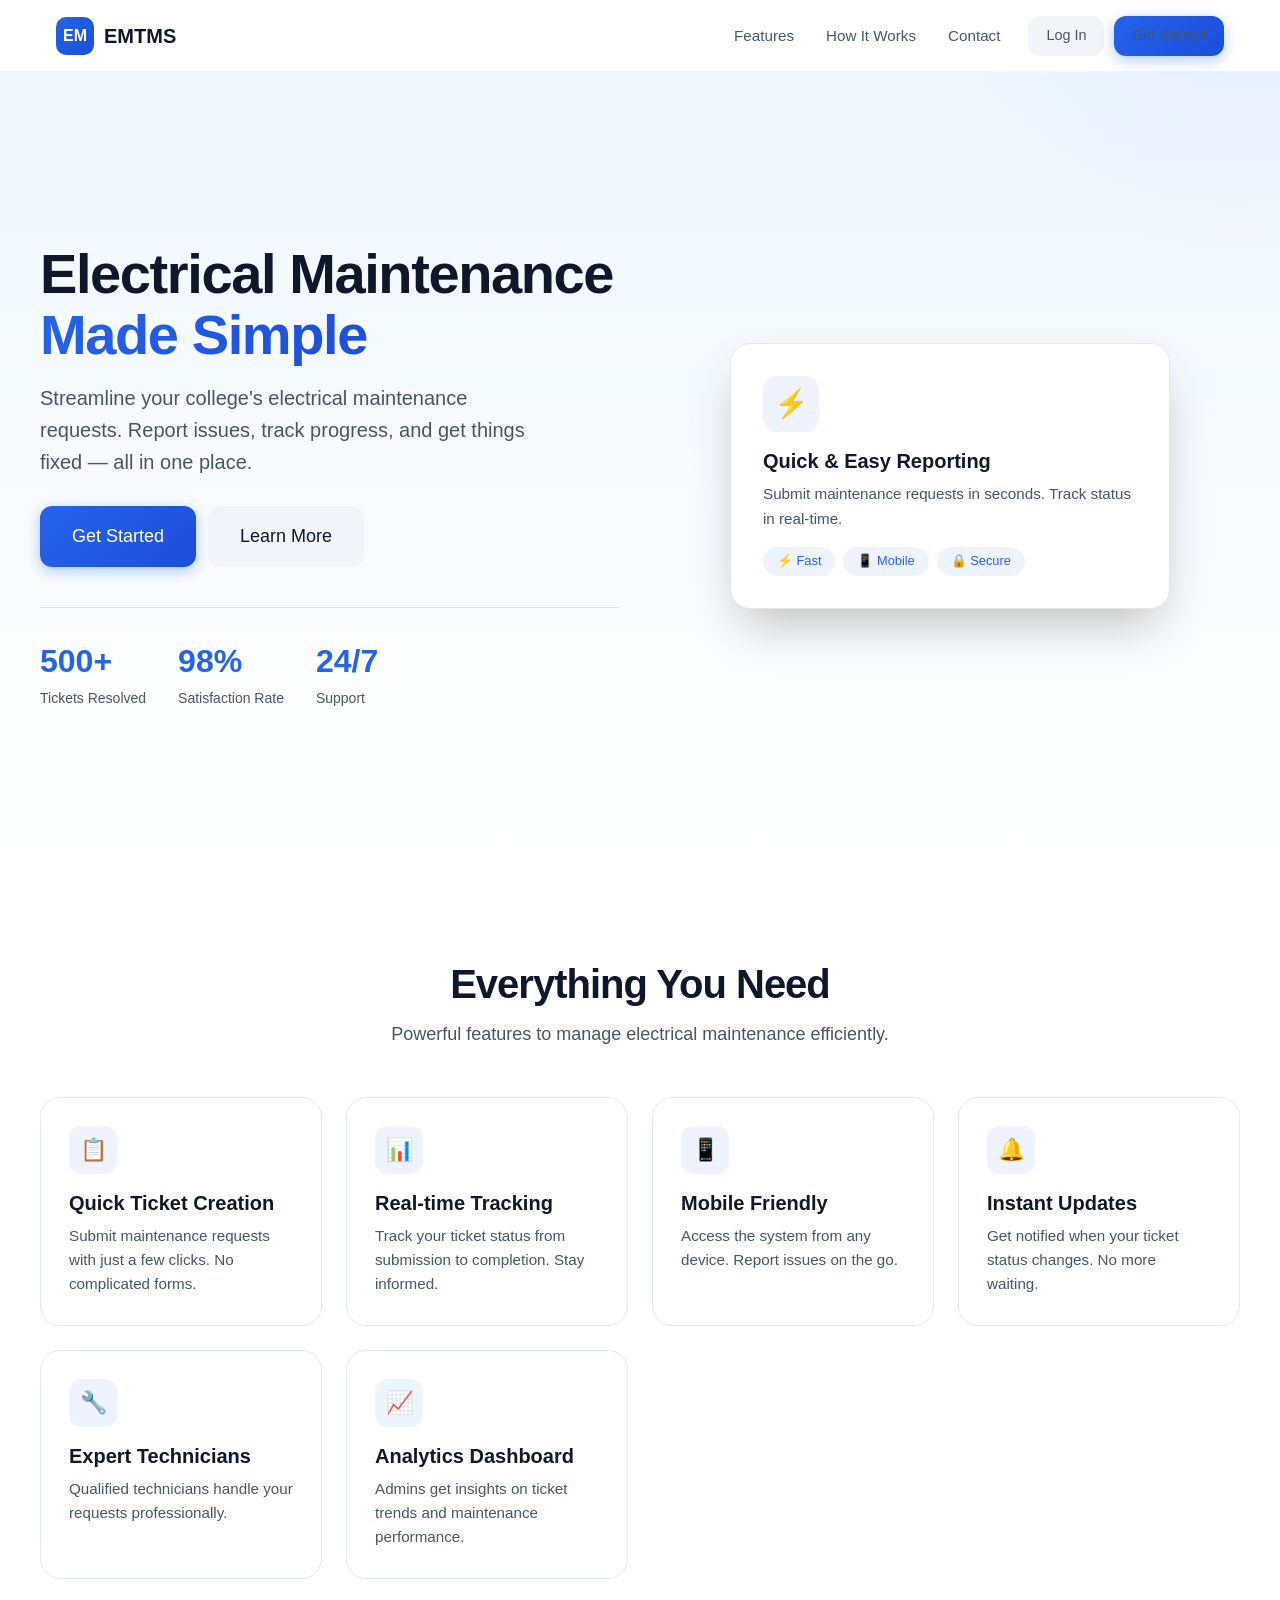
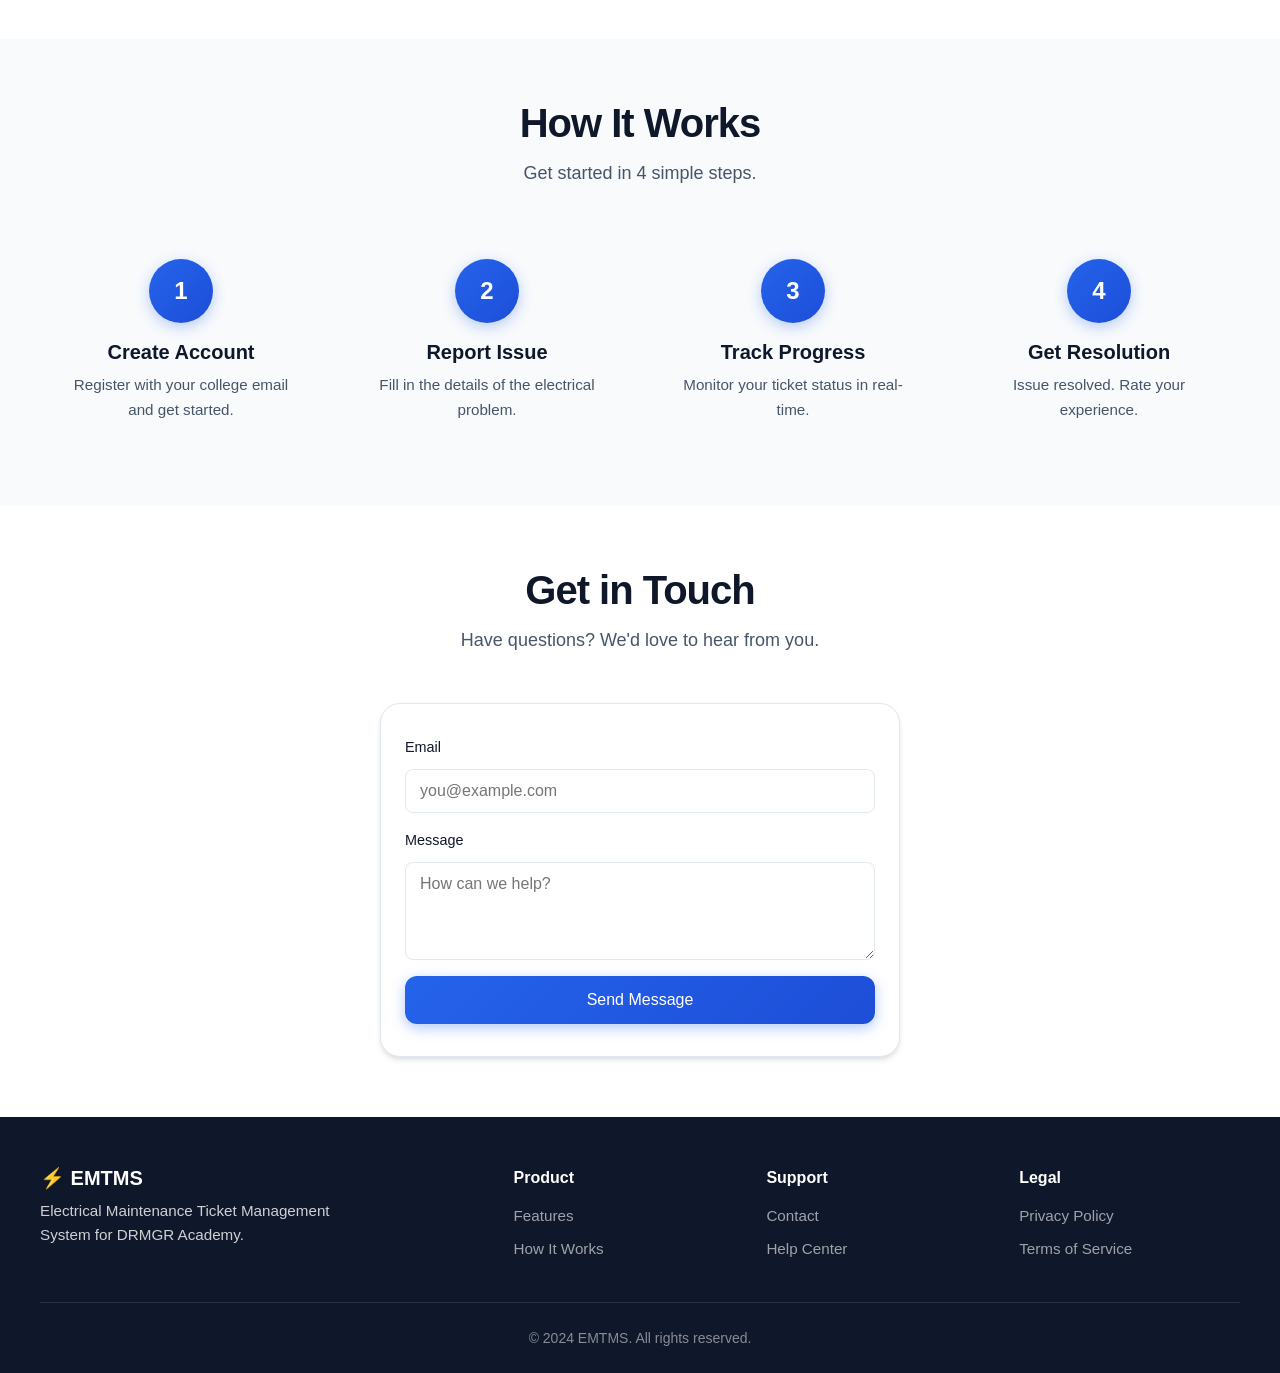
==== frontend/index.html @ f8bedb8c "Initial EMTMS deployment" ====
<!DOCTYPE html>
<html lang="en">
<head>
    <meta charset="UTF-8" />
    <meta name="viewport" content="width=device-width, initial-scale=1.0, maximum-scale=1.0, user-scalable=yes" />
    <title>EMTMS - Electrical Maintenance System</title>
    <!-- PWA Meta Tags -->
    <link rel="manifest" href="manifest.json" />
    <meta name="theme-color" content="#2563eb" />
    <meta name="apple-mobile-web-app-capable" content="yes" />
    <meta name="apple-mobile-web-app-status-bar-style" content="black-translucent" />
    <link rel="apple-touch-icon" href="icons/icon-192x192.png" />
    <style>
        /* ===== CSS Reset & Base ===== */
        *,
        *::before,
        *::after {
            margin: 0;
            padding: 0;
            box-sizing: border-box;
        }

        :root {
            --primary: #2563eb;
            --primary-light: #3b82f6;
            --primary-dark: #1d4ed8;
            --primary-gradient: linear-gradient(135deg, #2563eb 0%, #1d4ed8 100%);
            --primary-glass: rgba(37, 99, 235, 0.08);
            --text-primary: #0f172a;
            --text-secondary: #475569;
            --text-light: #94a3b8;
            --bg-white: #ffffff;
            --bg-light: #f8fafc;
            --bg-gray: #f1f5f9;
            --border-color: #e2e8f0;
            --shadow-sm: 0 1px 2px rgba(0, 0, 0, 0.05);
            --shadow-md: 0 4px 6px -1px rgba(0, 0, 0, 0.1), 0 2px 4px -1px rgba(0, 0, 0, 0.06);
            --shadow-lg: 0 10px 15px -3px rgba(0, 0, 0, 0.1), 0 4px 6px -2px rgba(0, 0, 0, 0.05);
            --shadow-xl: 0 20px 25px -5px rgba(0, 0, 0, 0.1), 0 10px 10px -5px rgba(0, 0, 0, 0.04);
            --shadow-2xl: 0 25px 50px -12px rgba(0, 0, 0, 0.25);
            --radius: 12px;
            --radius-lg: 20px;
            --transition: all 0.3s cubic-bezier(0.4, 0, 0.2, 1);
            --font-family: -apple-system, BlinkMacSystemFont, 'Segoe UI', Roboto, 'Helvetica Neue', Arial, sans-serif;
            --max-width: 1200px;
            --nav-height: 72px;
        }

        html {
            scroll-behavior: smooth;
        }

        body {
            font-family: var(--font-family);
            color: var(--text-primary);
            background: var(--bg-white);
            line-height: 1.6;
            -webkit-font-smoothing: antialiased;
            -moz-osx-font-smoothing: grayscale;
            padding-top: var(--nav-height);
        }

        /* ===== Typography ===== */
        h1 {
            font-size: clamp(2rem, 8vw, 3.5rem);
            font-weight: 700;
            line-height: 1.1;
            letter-spacing: -0.025em;
        }
        h2 {
            font-size: clamp(1.75rem, 5vw, 2.5rem);
            font-weight: 600;
            line-height: 1.2;
            letter-spacing: -0.025em;
        }
        h3 {
            font-size: 1.25rem;
            font-weight: 600;
            line-height: 1.3;
        }
        .text-gradient {
            background: var(--primary-gradient);
            -webkit-background-clip: text;
            -webkit-text-fill-color: transparent;
            background-clip: text;
        }

        /* ===== Buttons ===== */
        .btn {
            display: inline-flex;
            align-items: center;
            justify-content: center;
            padding: 12px 24px;
            border: none;
            border-radius: var(--radius);
            font-size: 1rem;
            font-weight: 500;
            font-family: var(--font-family);
            cursor: pointer;
            transition: var(--transition);
            text-decoration: none;
            gap: 8px;
            min-height: 48px;
            min-width: 44px;
            touch-action: manipulation;
            user-select: none;
        }

        .btn-primary {
            background: var(--primary-gradient);
            color: white;
            box-shadow: 0 4px 14px rgba(37, 99, 235, 0.35);
        }
        .btn-primary:hover {
            transform: translateY(-2px);
            box-shadow: 0 8px 25px rgba(37, 99, 235, 0.45);
        }
        .btn-primary:active {
            transform: scale(0.97);
        }

        .btn-secondary {
            background: var(--bg-gray);
            color: var(--text-primary);
        }
        .btn-secondary:hover {
            background: #e2e8f0;
            transform: translateY(-2px);
        }

        .btn-outline {
            background: transparent;
            color: var(--primary);
            border: 2px solid var(--primary);
        }
        .btn-outline:hover {
            background: var(--primary);
            color: white;
            transform: translateY(-2px);
        }

        .btn-large {
            padding: 16px 32px;
            font-size: 1.125rem;
        }

        .btn-block {
            width: 100%;
            justify-content: center;
        }

        /* ===== Glassmorphism ===== */
        .glass {
            background: rgba(255, 255, 255, 0.7);
            backdrop-filter: blur(20px);
            -webkit-backdrop-filter: blur(20px);
            border: 1px solid rgba(255, 255, 255, 0.3);
        }

        .glass-dark {
            background: rgba(15, 23, 42, 0.7);
            backdrop-filter: blur(20px);
            -webkit-backdrop-filter: blur(20px);
            border: 1px solid rgba(255, 255, 255, 0.1);
        }

        /* ===== Navbar ===== */
        .navbar {
            position: fixed;
            top: 0;
            left: 0;
            right: 0;
            z-index: 1000;
            height: var(--nav-height);
            display: flex;
            align-items: center;
            transition: var(--transition);
            background: rgba(255, 255, 255, 0.85);
            backdrop-filter: blur(12px);
            -webkit-backdrop-filter: blur(12px);
            border-bottom: 1px solid rgba(226, 232, 240, 0.5);
        }

        .navbar.scrolled {
            box-shadow: var(--shadow-sm);
        }

        .navbar-container {
            max-width: var(--max-width);
            margin: 0 auto;
            padding: 0 16px;
            width: 100%;
            display: flex;
            justify-content: space-between;
            align-items: center;
            gap: 12px;
        }

        .logo {
            display: flex;
            align-items: center;
            gap: 10px;
            font-size: 1.25rem;
            font-weight: 700;
            color: var(--text-primary);
            text-decoration: none;
            flex-shrink: 0;
        }

        .logo-img {
            height: 38px;
            width: auto;
            border-radius: 8px;
            object-fit: contain;
            background: white;
            padding: 2px;
        }

        .logo-icon-fallback {
            width: 38px;
            height: 38px;
            background: var(--primary-gradient);
            border-radius: 10px;
            display: flex;
            align-items: center;
            justify-content: center;
            color: white;
            font-weight: 700;
            font-size: 1rem;
            flex-shrink: 0;
        }

        .nav-links {
            display: flex;
            align-items: center;
            gap: 24px;
            list-style: none;
            margin: 0;
            padding: 0;
        }

        .nav-links a {
            color: var(--text-secondary);
            text-decoration: none;
            font-weight: 500;
            transition: var(--transition);
            font-size: 0.95rem;
            padding: 8px 4px;
            white-space: nowrap;
        }
        .nav-links a:hover {
            color: var(--primary);
        }

        .nav-actions {
            display: flex;
            gap: 10px;
            align-items: center;
        }
        .nav-actions .btn {
            padding: 8px 18px;
            font-size: 0.9rem;
            min-height: 40px;
        }

        .mobile-toggle {
            display: none;
            flex-direction: column;
            gap: 5px;
            background: none;
            border: none;
            cursor: pointer;
            padding: 8px;
            touch-action: manipulation;
        }
        .mobile-toggle span {
            width: 26px;
            height: 2.5px;
            background: var(--text-primary);
            border-radius: 2px;
            transition: var(--transition);
            transform-origin: center;
        }

        /* ===== Hero Section ===== */
        .hero {
            padding: 60px 16px 80px;
            min-height: calc(100vh - var(--nav-height));
            display: flex;
            align-items: center;
            background: linear-gradient(180deg, #f0f7ff 0%, #ffffff 100%);
            position: relative;
            overflow: hidden;
        }

        .hero::before {
            content: '';
            position: absolute;
            top: -50%;
            right: -20%;
            width: 600px;
            height: 600px;
            background: radial-gradient(circle, rgba(37, 99, 235, 0.08) 0%, transparent 70%);
            border-radius: 50%;
            pointer-events: none;
        }

        .hero-container {
            max-width: var(--max-width);
            margin: 0 auto;
            width: 100%;
            display: grid;
            grid-template-columns: 1fr 1fr;
            gap: 40px;
            align-items: center;
            position: relative;
            z-index: 1;
        }

        .hero-content h1 {
            margin-bottom: 16px;
        }

        .hero-content p {
            font-size: clamp(1rem, 2.5vw, 1.25rem);
            color: var(--text-secondary);
            margin-bottom: 28px;
            max-width: 500px;
        }

        .hero-actions {
            display: flex;
            gap: 12px;
            flex-wrap: wrap;
        }

        .hero-stats {
            display: flex;
            gap: 32px;
            margin-top: 40px;
            padding-top: 28px;
            border-top: 1px solid var(--border-color);
            flex-wrap: wrap;
        }

        .stat-item {
            text-align: left;
        }
        .stat-number {
            font-size: clamp(1.5rem, 4vw, 2rem);
            font-weight: 700;
            color: var(--primary);
        }
        .stat-label {
            font-size: 0.875rem;
            color: var(--text-secondary);
        }

        .hero-image {
            display: flex;
            justify-content: center;
            align-items: center;
        }

        .hero-card {
            background: white;
            border-radius: var(--radius-lg);
            padding: 32px;
            box-shadow: var(--shadow-2xl);
            border: 1px solid var(--border-color);
            width: 100%;
            max-width: 440px;
        }

        .hero-card .card-icon {
            width: 56px;
            height: 56px;
            background: var(--primary-glass);
            border-radius: 14px;
            display: flex;
            align-items: center;
            justify-content: center;
            font-size: 28px;
            margin-bottom: 16px;
        }

        .hero-card h3 {
            margin-bottom: 8px;
        }
        .hero-card p {
            color: var(--text-secondary);
            font-size: 0.95rem;
        }

        .badge-group {
            display: flex;
            gap: 8px;
            flex-wrap: wrap;
            margin-top: 16px;
        }

        .badge {
            background: var(--primary-glass);
            padding: 4px 14px;
            border-radius: 20px;
            font-size: 0.8rem;
            color: var(--primary);
            font-weight: 500;
            display: inline-flex;
            align-items: center;
            gap: 4px;
        }

        /* ===== Section ===== */
        .section {
            padding: 60px 16px;
        }

        .section-container {
            max-width: var(--max-width);
            margin: 0 auto;
        }

        .section-header {
            text-align: center;
            max-width: 600px;
            margin: 0 auto 48px;
        }
        .section-header h2 {
            margin-bottom: 12px;
        }
        .section-header p {
            color: var(--text-secondary);
            font-size: 1.125rem;
        }

        /* ===== Features ===== */
        .features-grid {
            display: grid;
            grid-template-columns: repeat(auto-fit, minmax(260px, 1fr));
            gap: 24px;
        }

        .feature-card {
            padding: 28px;
            background: white;
            border-radius: var(--radius-lg);
            border: 1px solid var(--border-color);
            transition: var(--transition);
            position: relative;
            overflow: hidden;
        }

        .feature-card::before {
            content: '';
            position: absolute;
            top: 0;
            left: 0;
            right: 0;
            height: 3px;
            background: var(--primary-gradient);
            opacity: 0;
            transition: var(--transition);
        }

        .feature-card:hover {
            transform: translateY(-4px);
            box-shadow: var(--shadow-lg);
        }
        .feature-card:hover::before {
            opacity: 1;
        }

        .feature-icon {
            width: 48px;
            height: 48px;
            background: var(--primary-glass);
            border-radius: 12px;
            display: flex;
            align-items: center;
            justify-content: center;
            font-size: 22px;
            margin-bottom: 16px;
        }

        .feature-card h3 {
            margin-bottom: 8px;
        }
        .feature-card p {
            color: var(--text-secondary);
            font-size: 0.95rem;
        }

        /* ===== How It Works ===== */
        .steps-grid {
            display: grid;
            grid-template-columns: repeat(auto-fit, minmax(200px, 1fr));
            gap: 24px;
            counter-reset: step;
        }

        .step-card {
            text-align: center;
            padding: 24px;
            position: relative;
        }

        .step-number {
            width: 64px;
            height: 64px;
            background: var(--primary-gradient);
            color: white;
            border-radius: 50%;
            display: flex;
            align-items: center;
            justify-content: center;
            font-size: 1.5rem;
            font-weight: 700;
            margin: 0 auto 16px;
            box-shadow: 0 4px 14px rgba(37, 99, 235, 0.3);
        }

        .step-card h3 {
            margin-bottom: 8px;
        }
        .step-card p {
            color: var(--text-secondary);
            font-size: 0.95rem;
        }

        /* ===== Contact Form ===== */
        .contact-card {
            max-width: 520px;
            margin: 0 auto;
            background: white;
            padding: 32px 24px;
            border-radius: var(--radius-lg);
            border: 1px solid var(--border-color);
            box-shadow: var(--shadow-md);
        }

        .contact-card label {
            display: block;
            font-weight: 500;
            margin-bottom: 4px;
            font-size: 0.9rem;
        }

        .contact-card input,
        .contact-card textarea {
            width: 100%;
            padding: 12px 14px;
            border: 1px solid var(--border-color);
            border-radius: 8px;
            font-size: 1rem;
            font-family: var(--font-family);
            transition: var(--transition);
            background: var(--bg-white);
            
        }

        .contact-card input:focus,
        .contact-card textarea:focus {
            outline: none;
            border-color: var(--primary);
            box-shadow: 0 0 0 3px rgba(37, 99, 235, 0.15);
        }

        .form-group {
            display: flex;
            flex-direction: column;
            gap: 6px;
        }

        /* ===== Footer ===== */
        .footer {
            background: var(--text-primary);
            color: rgba(255, 255, 255, 0.8);
            padding: 48px 16px 24px;
        }

        .footer-container {
            max-width: var(--max-width);
            margin: 0 auto;
            display: grid;
            grid-template-columns: 2fr 1fr 1fr 1fr;
            gap: 32px;
        }

        .footer-brand p {
            margin-top: 8px;
            font-size: 0.95rem;
            max-width: 300px;
        }

        .footer h4 {
            color: white;
            margin-bottom: 12px;
            font-weight: 600;
        }

        .footer ul {
            list-style: none;
            padding: 0;
        }
        .footer ul li {
            margin-bottom: 8px;
        }
        .footer ul a {
            color: rgba(255, 255, 255, 0.6);
            text-decoration: none;
            transition: var(--transition);
            font-size: 0.95rem;
        }
        .footer ul a:hover {
            color: white;
        }

        .footer-bottom {
            max-width: var(--max-width);
            margin: 32px auto 0;
            padding-top: 24px;
            border-top: 1px solid rgba(255, 255, 255, 0.1);
            text-align: center;
            font-size: 0.875rem;
            color: rgba(255, 255, 255, 0.5);
        }

        /* ===== Professional Popup / Modal ===== */
        .modal-overlay {
            position: fixed;
            top: 0;
            left: 0;
            right: 0;
            bottom: 0;
            background: rgba(15, 23, 42, 0.6);
            backdrop-filter: blur(8px);
            -webkit-backdrop-filter: blur(8px);
            z-index: 2000;
            display: flex;
            align-items: center;
            justify-content: center;
            padding: 20px;
            opacity: 0;
            visibility: hidden;
            transition: opacity 0.3s ease, visibility 0.3s ease;
        }

        .modal-overlay.active {
            opacity: 1;
            visibility: visible;
        }

        .modal {
            background: white;
            border-radius: var(--radius-lg);
            max-width: 480px;
            width: 100%;
            padding: 32px 28px;
            box-shadow: var(--shadow-2xl);
            transform: scale(0.95) translateY(20px);
            transition: transform 0.3s cubic-bezier(0.34, 1.56, 0.64, 1), opacity 0.3s ease;
            opacity: 0;
            position: relative;
            overflow: hidden;
        }

        .modal-overlay.active .modal {
            transform: scale(1) translateY(0);
            opacity: 1;
        }

        .modal-icon {
            width: 64px;
            height: 64px;
            border-radius: 50%;
            display: flex;
            align-items: center;
            justify-content: center;
            font-size: 32px;
            margin: 0 auto 16px;
        }

        .modal-icon.success {
            background: #dcfce7;
            color: #16a34a;
        }

        .modal-icon.error {
            background: #fee2e2;
            color: #dc2626;
        }

        .modal-icon.info {
            background: #dbeafe;
            color: #2563eb;
        }

        .modal h3 {
            text-align: center;
            margin-bottom: 8px;
            font-size: 1.4rem;
        }

        .modal p {
            text-align: center;
            color: var(--text-secondary);
            margin-bottom: 24px;
            font-size: 0.95rem;
        }

        .modal .btn {
            width: 100%;
            justify-content: center;
        }

        .modal-close {
            position: absolute;
            top: 12px;
            right: 16px;
            background: none;
            border: none;
            font-size: 1.5rem;
            cursor: pointer;
            color: var(--text-light);
            padding: 4px 8px;
            transition: var(--transition);
            touch-action: manipulation;
        }

        .modal-close:hover {
            color: var(--text-primary);
        }

        /* ===== Responsive ===== */
        @media (max-width: 968px) {
            .hero-container {
                grid-template-columns: 1fr;
                text-align: center;
                gap: 32px;
            }
            .hero-content p {
                margin-left: auto;
                margin-right: auto;
            }
            .hero-actions {
                justify-content: center;
            }
            .hero-stats {
                justify-content: center;
            }
            .stat-item {
                text-align: center;
            }
            .hero-card {
                margin: 0 auto;
                max-width: 100%;
            }

            .nav-links {
                display: none;
                flex-direction: column;
                position: absolute;
                top: var(--nav-height);
                left: 0;
                right: 0;
                background: rgba(255, 255, 255, 0.98);
                backdrop-filter: blur(12px);
                -webkit-backdrop-filter: blur(12px);
                padding: 20px 24px;
                box-shadow: var(--shadow-lg);
                border-bottom: 1px solid var(--border-color);
                gap: 12px;
                align-items: stretch;
            }
            .nav-links.active {
                display: flex;
            }
            .nav-links a {
                padding: 12px 8px;
                border-bottom: 1px solid var(--border-color);
                text-align: center;
            }
            .nav-links a:last-child {
                border-bottom: none;
            }
            .nav-actions {
                flex-direction: column;
                gap: 10px;
                width: 100%;
                padding-top: 8px;
                border-top: 1px solid var(--border-color);
            }
            .nav-actions .btn {
                width: 100%;
                justify-content: center;
            }
            .mobile-toggle {
                display: flex;
            }

            .footer-container {
                grid-template-columns: 1fr 1fr;
                gap: 24px;
            }
        }

        @media (max-width: 600px) {
            :root {
                --nav-height: 64px;
            }

            .hero {
                padding: 40px 12px 60px;
                min-height: auto;
            }
            .hero-stats {
                flex-direction: column;
                gap: 12px;
                align-items: center;
            }
            .hero-card {
                padding: 24px;
            }
            .section {
                padding: 40px 12px;
            }
            .section-header {
                margin-bottom: 32px;
            }
            .features-grid {
                grid-template-columns: 1fr;
            }
            .steps-grid {
                grid-template-columns: 1fr 1fr;
            }
            .contact-card {
                padding: 24px 16px;
            }
            .footer-container {
                grid-template-columns: 1fr;
                gap: 24px;
                text-align: center;
            }
            .footer-brand p {
                margin-left: auto;
                margin-right: auto;
            }

            .modal {
                padding: 24px 20px;
                margin: 12px;
            }

            .btn {
                padding: 10px 18px;
                font-size: 0.9rem;
                min-height: 44px;
            }
            .btn-large {
                padding: 14px 24px;
                font-size: 1rem;
            }
            .logo-img {
                height: 32px;
            }
            .logo-icon-fallback {
                width: 32px;
                height: 32px;
                font-size: 0.85rem;
            }
        }

        @media (max-width: 400px) {
            .steps-grid {
                grid-template-columns: 1fr;
            }
            .logo {
                font-size: 1rem;
            }
            .hero-card .card-icon {
                width: 44px;
                height: 44px;
                font-size: 22px;
            }
        }

        /* Touch-friendly improvements */
        @media (hover: none) {
            .btn:hover {
                transform: none !important;
            }
            .feature-card:hover {
                transform: none !important;
            }
            .btn:active {
                transform: scale(0.97);
            }
        }

        /* ===== Utility ===== */
        .text-center {
            text-align: center;
        }
        .mt-16 {
            margin-top: 16px;
        }
        .gap-8 {
            gap: 8px;
        }
        .flex-wrap {
            flex-wrap: wrap;
        }
        .flex {
            display: flex;
        }
    </style>
</head>
<body>

    <!-- ===== Navbar ===== -->
    <nav class="navbar" id="navbar">
        <div class="navbar-container">
            <a href="/" class="logo">
                <!-- Professional logo image -->
                <img src="logo.jpg" alt="EMTMS Logo" class="logo-img" id="logoImg" />
                <!-- Fallback in case logo.jpg doesn't load -->
                <span class="logo-icon-fallback" id="logoFallback" style="display:none;">EM</span>
                EMTMS
            </a>
            <ul class="nav-links" id="navLinks">
                <li><a href="#features">Features</a></li>
                <li><a href="#how-it-works">How It Works</a></li>
                <li><a href="#contact">Contact</a></li>
                <li class="nav-actions">
                    <a href="/login.html" class="btn btn-secondary">Log In</a>
                    <a href="/register.html" class="btn btn-primary">Get Started</a>
                </li>
            </ul>
            <button class="mobile-toggle" id="mobileToggle" aria-label="Toggle menu">
                <span></span>
                <span></span>
                <span></span>
            </button>
        </div>
    </nav>

    <!-- ===== Hero ===== -->
    <section class="hero">
        <div class="hero-container">
            <div class="hero-content">
                <h1>
                    Electrical Maintenance<br />
                    <span class="text-gradient">Made Simple</span>
                </h1>
                <p>
                    Streamline your college's electrical maintenance requests.
                    Report issues, track progress, and get things fixed — all in one place.
                </p>
                <div class="hero-actions">
                    <a href="/register.html" class="btn btn-primary btn-large">Get Started</a>
                    <button class="btn btn-secondary btn-large" id="demoModalBtn">Learn More</button>
                </div>
                <div class="hero-stats">
                    <div class="stat-item">
                        <div class="stat-number">500+</div>
                        <div class="stat-label">Tickets Resolved</div>
                    </div>
                    <div class="stat-item">
                        <div class="stat-number">98%</div>
                        <div class="stat-label">Satisfaction Rate</div>
                    </div>
                    <div class="stat-item">
                        <div class="stat-number">24/7</div>
                        <div class="stat-label">Support</div>
                    </div>
                </div>
            </div>
            <div class="hero-image">
                <div class="hero-card glass">
                    <div class="card-icon">⚡</div>
                    <h3>Quick & Easy Reporting</h3>
                    <p>Submit maintenance requests in seconds. Track status in real-time.</p>
                    <div class="badge-group">
                        <span class="badge">⚡ Fast</span>
                        <span class="badge">📱 Mobile</span>
                        <span class="badge">🔒 Secure</span>
                    </div>
                </div>
            </div>
        </div>
    </section>

    <!-- ===== Features ===== -->
    <section class="section" id="features">
        <div class="section-container">
            <div class="section-header">
                <h2>Everything You Need</h2>
                <p>Powerful features to manage electrical maintenance efficiently.</p>
            </div>
            <div class="features-grid">
                <div class="feature-card">
                    <div class="feature-icon">📋</div>
                    <h3>Quick Ticket Creation</h3>
                    <p>Submit maintenance requests with just a few clicks. No complicated forms.</p>
                </div>
                <div class="feature-card">
                    <div class="feature-icon">📊</div>
                    <h3>Real-time Tracking</h3>
                    <p>Track your ticket status from submission to completion. Stay informed.</p>
                </div>
                <div class="feature-card">
                    <div class="feature-icon">📱</div>
                    <h3>Mobile Friendly</h3>
                    <p>Access the system from any device. Report issues on the go.</p>
                </div>
                <div class="feature-card">
                    <div class="feature-icon">🔔</div>
                    <h3>Instant Updates</h3>
                    <p>Get notified when your ticket status changes. No more waiting.</p>
                </div>
                <div class="feature-card">
                    <div class="feature-icon">🔧</div>
                    <h3>Expert Technicians</h3>
                    <p>Qualified technicians handle your requests professionally.</p>
                </div>
                <div class="feature-card">
                    <div class="feature-icon">📈</div>
                    <h3>Analytics Dashboard</h3>
                    <p>Admins get insights on ticket trends and maintenance performance.</p>
                </div>
            </div>
        </div>
    </section>

    <!-- ===== How It Works ===== -->
    <section class="section" id="how-it-works" style="background:var(--bg-light);">
        <div class="section-container">
            <div class="section-header">
                <h2>How It Works</h2>
                <p>Get started in 4 simple steps.</p>
            </div>
            <div class="steps-grid">
                <div class="step-card">
                    <div class="step-number">1</div>
                    <h3>Create Account</h3>
                    <p>Register with your college email and get started.</p>
                </div>
                <div class="step-card">
                    <div class="step-number">2</div>
                    <h3>Report Issue</h3>
                    <p>Fill in the details of the electrical problem.</p>
                </div>
                <div class="step-card">
                    <div class="step-number">3</div>
                    <h3>Track Progress</h3>
                    <p>Monitor your ticket status in real-time.</p>
                </div>
                <div class="step-card">
                    <div class="step-number">4</div>
                    <h3>Get Resolution</h3>
                    <p>Issue resolved. Rate your experience.</p>
                </div>
            </div>
        </div>
    </section>

    <!-- ===== Contact ===== -->
    <section class="section" id="contact">
        <div class="section-container">
            <div class="section-header">
                <h2>Get in Touch</h2>
                <p>Have questions? We'd love to hear from you.</p>
            </div>
            <div class="contact-card">
                <form id="contactForm" style="display:flex;flex-direction:column;gap:16px;">
                    <div class="form-group">
                        <label for="contactEmail">Email</label>
                        <input type="email" id="contactEmail" required placeholder="you@example.com" />
                    </div>
                    <div class="form-group">
                        <label for="contactMessage">Message</label>
                        <textarea id="contactMessage" rows="4" required placeholder="How can we help?"></textarea>
                    </div>
                    <button type="submit" class="btn btn-primary btn-block">Send Message</button>
                </form>
            </div>
        </div>
    </section>

    <!-- ===== Footer ===== -->
    <footer class="footer">
        <div class="footer-container">
            <div class="footer-brand">
                <h3 style="color:white;">⚡ EMTMS</h3>
                <p>Electrical Maintenance Ticket Management System for DRMGR Academy.</p>
            </div>
            <div>
                <h4>Product</h4>
                <ul>
                    <li><a href="#features">Features</a></li>
                    <li><a href="#how-it-works">How It Works</a></li>
                </ul>
            </div>
            <div>
                <h4>Support</h4>
                <ul>
                    <li><a href="#contact">Contact</a></li>
                    <li><a href="#">Help Center</a></li>
                </ul>
            </div>
            <div>
                <h4>Legal</h4>
                <ul>
                    <li><a href="#">Privacy Policy</a></li>
                    <li><a href="#">Terms of Service</a></li>
                </ul>
            </div>
        </div>
        <div class="footer-bottom">
            &copy; 2024 EMTMS. All rights reserved.
        </div>
    </footer>

    <!-- ===== Professional Popup Modal ===== -->
    <div class="modal-overlay" id="modalOverlay">
        <div class="modal" role="dialog" aria-modal="true">
            <button class="modal-close" id="modalClose" aria-label="Close modal">&times;</button>
            <div class="modal-icon success" id="modalIcon">✅</div>
            <h3 id="modalTitle">Success!</h3>
            <p id="modalMessage">Your action was completed successfully.</p>
            <button class="btn btn-primary" id="modalActionBtn">Got it</button>
        </div>
    </div>

    <script>
        // ===== Logo fallback handler =====
        const logoImg = document.getElementById('logoImg');
        const logoFallback = document.getElementById('logoFallback');

        logoImg.addEventListener('error', function() {
            this.style.display = 'none';
            logoFallback.style.display = 'flex';
        });

        // ===== DOM Elements =====
        const mobileToggle = document.getElementById('mobileToggle');
        const navLinks = document.getElementById('navLinks');
        const navbar = document.getElementById('navbar');
        const modalOverlay = document.getElementById('modalOverlay');
        const modalClose = document.getElementById('modalClose');
        const modalIcon = document.getElementById('modalIcon');
        const modalTitle = document.getElementById('modalTitle');
        const modalMessage = document.getElementById('modalMessage');
        const modalActionBtn = document.getElementById('modalActionBtn');

        // ===== Mobile Toggle =====
        mobileToggle.addEventListener('click', () => {
            navLinks.classList.toggle('active');
        });

        // Close mobile menu on link click
        document.querySelectorAll('.nav-links a').forEach(link => {
            link.addEventListener('click', () => {
                navLinks.classList.remove('active');
            });
        });

        // ===== Navbar Scroll Effect =====
        window.addEventListener('scroll', () => {
            if (window.scrollY > 20) {
                navbar.classList.add('scrolled');
            } else {
                navbar.classList.remove('scrolled');
            }
        });

        // ===== Smooth Scroll for Anchor Links =====
        document.querySelectorAll('a[href^="#"]').forEach(anchor => {
            anchor.addEventListener('click', function(e) {
                const href = this.getAttribute('href');
                if (href === '#') return;
                e.preventDefault();
                const target = document.querySelector(href);
                if (target) {
                    target.scrollIntoView({ behavior: 'smooth' });
                    navLinks.classList.remove('active');
                }
            });
        });

        // ===== Professional Modal / Popup System =====
        function showModal(options = {}) {
            const {
                type = 'success',
                title = 'Success!',
                message = 'Action completed successfully.',
                buttonText = 'Got it',
                onAction = null
            } = options;

            const iconMap = {
                success: '✅',
                error: '❌',
                info: 'ℹ️'
            };
            modalIcon.textContent = iconMap[type] || '✅';
            modalIcon.className = 'modal-icon ' + type;

            modalTitle.textContent = title;
            modalMessage.textContent = message;
            modalActionBtn.textContent = buttonText;

            modalActionBtn._onAction = onAction || null;

            modalOverlay.classList.add('active');
            document.body.style.overflow = 'hidden';
        }

        function closeModal() {
            modalOverlay.classList.remove('active');
            document.body.style.overflow = '';
        }

        modalClose.addEventListener('click', closeModal);
        modalActionBtn.addEventListener('click', () => {
            if (typeof modalActionBtn._onAction === 'function') {
                modalActionBtn._onAction();
            }
            closeModal();
        });

        modalOverlay.addEventListener('click', (e) => {
            if (e.target === modalOverlay) {
                closeModal();
            }
        });

        document.addEventListener('keydown', (e) => {
            if (e.key === 'Escape' && modalOverlay.classList.contains('active')) {
                closeModal();
            }
        });

        // ===== Demo Modal Trigger =====
        document.getElementById('demoModalBtn').addEventListener('click', () => {
            showModal({
                type: 'info',
                title: 'Welcome to EMTMS',
                message: 'This is a demonstration of our professional modal system. Ready to get started?',
                buttonText: 'Explore Features',
                onAction: () => {
                    document.getElementById('features').scrollIntoView({ behavior: 'smooth' });
                }
            });
        });

        // ===== Contact Form =====
        document.getElementById('contactForm').addEventListener('submit', function(e) {
            e.preventDefault();
            const email = document.getElementById('contactEmail').value.trim();
            const message = document.getElementById('contactMessage').value.trim();

            if (!email || !message) {
                showModal({
                    type: 'error',
                    title: 'Incomplete Form',
                    message: 'Please fill in both email and message fields.',
                    buttonText: 'Try Again'
                });
                return;
            }

            showModal({
                type: 'success',
                title: 'Message Sent!',
                message: 'Thank you for your message. We\'ll get back to you within 24 hours.',
                buttonText: 'Awesome',
                onAction: () => {
                    this.reset();
                }
            });
        });

        // ===== Session Check =====
        const sessionToken = localStorage.getItem('session_token');
        const role = localStorage.getItem('role');

        if (sessionToken && role) {
            if (role === 'ADMIN') {
                window.location.href = '/admin.html';
            } else if (role === 'USER') {
                window.location.href = '/dashboard.html';
            }
        }

        // ===== Service Worker Registration for PWA =====
        if ('serviceWorker' in navigator) {
            window.addEventListener('load', () => {
                navigator.serviceWorker.register('/sw.js')
                    .then(reg => console.log('SW registered:', reg))
                    .catch(err => console.log('SW registration failed:', err));
            });
        }

        console.log('EMTMS - Fully responsive & PWA ready with professional branding');
    </script>

</body>
</html>
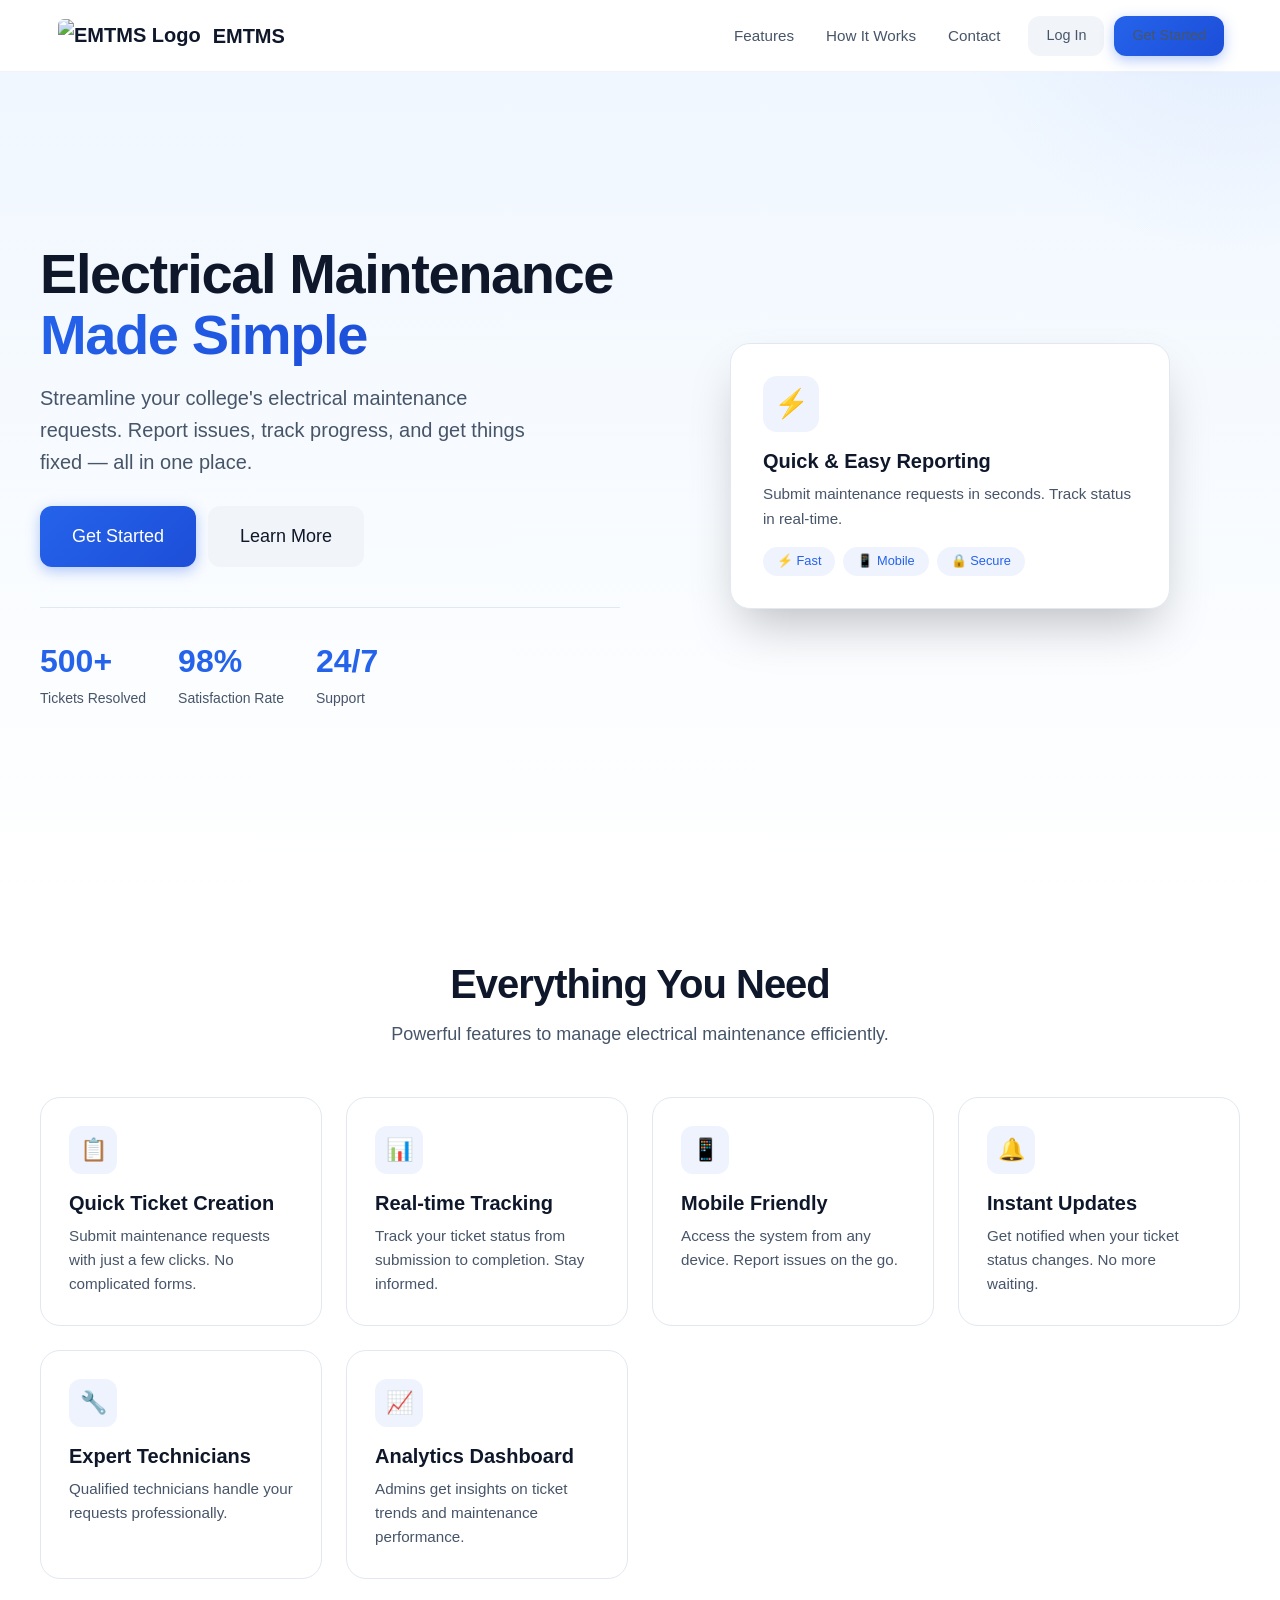
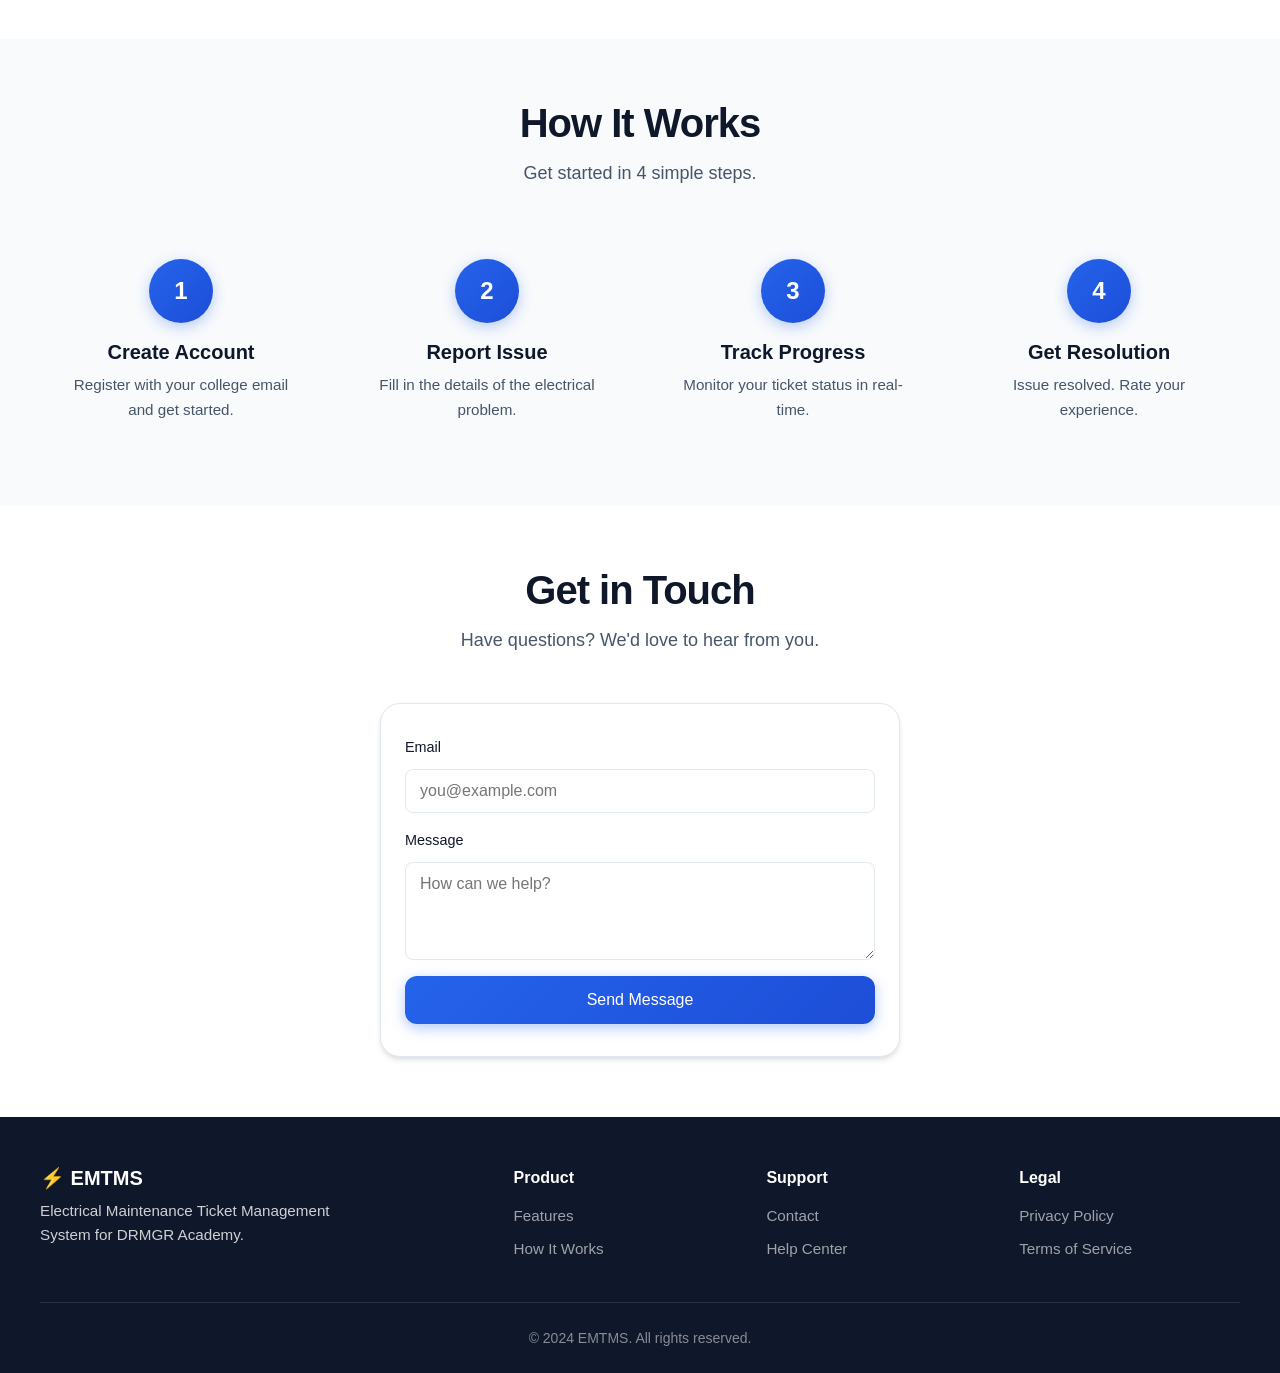
==== commit 07c22291: "Update EMTMS project files" ====
--- a/frontend/index.html
+++ b/frontend/index.html
@@ -10,911 +10,7 @@
     <meta name="apple-mobile-web-app-capable" content="yes" />
     <meta name="apple-mobile-web-app-status-bar-style" content="black-translucent" />
     <link rel="apple-touch-icon" href="icons/icon-192x192.png" />
-    <style>
-        /* ===== CSS Reset & Base ===== */
-        *,
-        *::before,
-        *::after {
-            margin: 0;
-            padding: 0;
-            box-sizing: border-box;
-        }
-
-        :root {
-            --primary: #2563eb;
-            --primary-light: #3b82f6;
-            --primary-dark: #1d4ed8;
-            --primary-gradient: linear-gradient(135deg, #2563eb 0%, #1d4ed8 100%);
-            --primary-glass: rgba(37, 99, 235, 0.08);
-            --text-primary: #0f172a;
-            --text-secondary: #475569;
-            --text-light: #94a3b8;
-            --bg-white: #ffffff;
-            --bg-light: #f8fafc;
-            --bg-gray: #f1f5f9;
-            --border-color: #e2e8f0;
-            --shadow-sm: 0 1px 2px rgba(0, 0, 0, 0.05);
-            --shadow-md: 0 4px 6px -1px rgba(0, 0, 0, 0.1), 0 2px 4px -1px rgba(0, 0, 0, 0.06);
-            --shadow-lg: 0 10px 15px -3px rgba(0, 0, 0, 0.1), 0 4px 6px -2px rgba(0, 0, 0, 0.05);
-            --shadow-xl: 0 20px 25px -5px rgba(0, 0, 0, 0.1), 0 10px 10px -5px rgba(0, 0, 0, 0.04);
-            --shadow-2xl: 0 25px 50px -12px rgba(0, 0, 0, 0.25);
-            --radius: 12px;
-            --radius-lg: 20px;
-            --transition: all 0.3s cubic-bezier(0.4, 0, 0.2, 1);
-            --font-family: -apple-system, BlinkMacSystemFont, 'Segoe UI', Roboto, 'Helvetica Neue', Arial, sans-serif;
-            --max-width: 1200px;
-            --nav-height: 72px;
-        }
-
-        html {
-            scroll-behavior: smooth;
-        }
-
-        body {
-            font-family: var(--font-family);
-            color: var(--text-primary);
-            background: var(--bg-white);
-            line-height: 1.6;
-            -webkit-font-smoothing: antialiased;
-            -moz-osx-font-smoothing: grayscale;
-            padding-top: var(--nav-height);
-        }
-
-        /* ===== Typography ===== */
-        h1 {
-            font-size: clamp(2rem, 8vw, 3.5rem);
-            font-weight: 700;
-            line-height: 1.1;
-            letter-spacing: -0.025em;
-        }
-        h2 {
-            font-size: clamp(1.75rem, 5vw, 2.5rem);
-            font-weight: 600;
-            line-height: 1.2;
-            letter-spacing: -0.025em;
-        }
-        h3 {
-            font-size: 1.25rem;
-            font-weight: 600;
-            line-height: 1.3;
-        }
-        .text-gradient {
-            background: var(--primary-gradient);
-            -webkit-background-clip: text;
-            -webkit-text-fill-color: transparent;
-            background-clip: text;
-        }
-
-        /* ===== Buttons ===== */
-        .btn {
-            display: inline-flex;
-            align-items: center;
-            justify-content: center;
-            padding: 12px 24px;
-            border: none;
-            border-radius: var(--radius);
-            font-size: 1rem;
-            font-weight: 500;
-            font-family: var(--font-family);
-            cursor: pointer;
-            transition: var(--transition);
-            text-decoration: none;
-            gap: 8px;
-            min-height: 48px;
-            min-width: 44px;
-            touch-action: manipulation;
-            user-select: none;
-        }
-
-        .btn-primary {
-            background: var(--primary-gradient);
-            color: white;
-            box-shadow: 0 4px 14px rgba(37, 99, 235, 0.35);
-        }
-        .btn-primary:hover {
-            transform: translateY(-2px);
-            box-shadow: 0 8px 25px rgba(37, 99, 235, 0.45);
-        }
-        .btn-primary:active {
-            transform: scale(0.97);
-        }
-
-        .btn-secondary {
-            background: var(--bg-gray);
-            color: var(--text-primary);
-        }
-        .btn-secondary:hover {
-            background: #e2e8f0;
-            transform: translateY(-2px);
-        }
-
-        .btn-outline {
-            background: transparent;
-            color: var(--primary);
-            border: 2px solid var(--primary);
-        }
-        .btn-outline:hover {
-            background: var(--primary);
-            color: white;
-            transform: translateY(-2px);
-        }
-
-        .btn-large {
-            padding: 16px 32px;
-            font-size: 1.125rem;
-        }
-
-        .btn-block {
-            width: 100%;
-            justify-content: center;
-        }
-
-        /* ===== Glassmorphism ===== */
-        .glass {
-            background: rgba(255, 255, 255, 0.7);
-            backdrop-filter: blur(20px);
-            -webkit-backdrop-filter: blur(20px);
-            border: 1px solid rgba(255, 255, 255, 0.3);
-        }
-
-        .glass-dark {
-            background: rgba(15, 23, 42, 0.7);
-            backdrop-filter: blur(20px);
-            -webkit-backdrop-filter: blur(20px);
-            border: 1px solid rgba(255, 255, 255, 0.1);
-        }
-
-        /* ===== Navbar ===== */
-        .navbar {
-            position: fixed;
-            top: 0;
-            left: 0;
-            right: 0;
-            z-index: 1000;
-            height: var(--nav-height);
-            display: flex;
-            align-items: center;
-            transition: var(--transition);
-            background: rgba(255, 255, 255, 0.85);
-            backdrop-filter: blur(12px);
-            -webkit-backdrop-filter: blur(12px);
-            border-bottom: 1px solid rgba(226, 232, 240, 0.5);
-        }
-
-        .navbar.scrolled {
-            box-shadow: var(--shadow-sm);
-        }
-
-        .navbar-container {
-            max-width: var(--max-width);
-            margin: 0 auto;
-            padding: 0 16px;
-            width: 100%;
-            display: flex;
-            justify-content: space-between;
-            align-items: center;
-            gap: 12px;
-        }
-
-        .logo {
-            display: flex;
-            align-items: center;
-            gap: 10px;
-            font-size: 1.25rem;
-            font-weight: 700;
-            color: var(--text-primary);
-            text-decoration: none;
-            flex-shrink: 0;
-        }
-
-        .logo-img {
-            height: 38px;
-            width: auto;
-            border-radius: 8px;
-            object-fit: contain;
-            background: white;
-            padding: 2px;
-        }
-
-        .logo-icon-fallback {
-            width: 38px;
-            height: 38px;
-            background: var(--primary-gradient);
-            border-radius: 10px;
-            display: flex;
-            align-items: center;
-            justify-content: center;
-            color: white;
-            font-weight: 700;
-            font-size: 1rem;
-            flex-shrink: 0;
-        }
-
-        .nav-links {
-            display: flex;
-            align-items: center;
-            gap: 24px;
-            list-style: none;
-            margin: 0;
-            padding: 0;
-        }
-
-        .nav-links a {
-            color: var(--text-secondary);
-            text-decoration: none;
-            font-weight: 500;
-            transition: var(--transition);
-            font-size: 0.95rem;
-            padding: 8px 4px;
-            white-space: nowrap;
-        }
-        .nav-links a:hover {
-            color: var(--primary);
-        }
-
-        .nav-actions {
-            display: flex;
-            gap: 10px;
-            align-items: center;
-        }
-        .nav-actions .btn {
-            padding: 8px 18px;
-            font-size: 0.9rem;
-            min-height: 40px;
-        }
-
-        .mobile-toggle {
-            display: none;
-            flex-direction: column;
-            gap: 5px;
-            background: none;
-            border: none;
-            cursor: pointer;
-            padding: 8px;
-            touch-action: manipulation;
-        }
-        .mobile-toggle span {
-            width: 26px;
-            height: 2.5px;
-            background: var(--text-primary);
-            border-radius: 2px;
-            transition: var(--transition);
-            transform-origin: center;
-        }
-
-        /* ===== Hero Section ===== */
-        .hero {
-            padding: 60px 16px 80px;
-            min-height: calc(100vh - var(--nav-height));
-            display: flex;
-            align-items: center;
-            background: linear-gradient(180deg, #f0f7ff 0%, #ffffff 100%);
-            position: relative;
-            overflow: hidden;
-        }
-
-        .hero::before {
-            content: '';
-            position: absolute;
-            top: -50%;
-            right: -20%;
-            width: 600px;
-            height: 600px;
-            background: radial-gradient(circle, rgba(37, 99, 235, 0.08) 0%, transparent 70%);
-            border-radius: 50%;
-            pointer-events: none;
-        }
-
-        .hero-container {
-            max-width: var(--max-width);
-            margin: 0 auto;
-            width: 100%;
-            display: grid;
-            grid-template-columns: 1fr 1fr;
-            gap: 40px;
-            align-items: center;
-            position: relative;
-            z-index: 1;
-        }
-
-        .hero-content h1 {
-            margin-bottom: 16px;
-        }
-
-        .hero-content p {
-            font-size: clamp(1rem, 2.5vw, 1.25rem);
-            color: var(--text-secondary);
-            margin-bottom: 28px;
-            max-width: 500px;
-        }
-
-        .hero-actions {
-            display: flex;
-            gap: 12px;
-            flex-wrap: wrap;
-        }
-
-        .hero-stats {
-            display: flex;
-            gap: 32px;
-            margin-top: 40px;
-            padding-top: 28px;
-            border-top: 1px solid var(--border-color);
-            flex-wrap: wrap;
-        }
-
-        .stat-item {
-            text-align: left;
-        }
-        .stat-number {
-            font-size: clamp(1.5rem, 4vw, 2rem);
-            font-weight: 700;
-            color: var(--primary);
-        }
-        .stat-label {
-            font-size: 0.875rem;
-            color: var(--text-secondary);
-        }
-
-        .hero-image {
-            display: flex;
-            justify-content: center;
-            align-items: center;
-        }
-
-        .hero-card {
-            background: white;
-            border-radius: var(--radius-lg);
-            padding: 32px;
-            box-shadow: var(--shadow-2xl);
-            border: 1px solid var(--border-color);
-            width: 100%;
-            max-width: 440px;
-        }
-
-        .hero-card .card-icon {
-            width: 56px;
-            height: 56px;
-            background: var(--primary-glass);
-            border-radius: 14px;
-            display: flex;
-            align-items: center;
-            justify-content: center;
-            font-size: 28px;
-            margin-bottom: 16px;
-        }
-
-        .hero-card h3 {
-            margin-bottom: 8px;
-        }
-        .hero-card p {
-            color: var(--text-secondary);
-            font-size: 0.95rem;
-        }
-
-        .badge-group {
-            display: flex;
-            gap: 8px;
-            flex-wrap: wrap;
-            margin-top: 16px;
-        }
-
-        .badge {
-            background: var(--primary-glass);
-            padding: 4px 14px;
-            border-radius: 20px;
-            font-size: 0.8rem;
-            color: var(--primary);
-            font-weight: 500;
-            display: inline-flex;
-            align-items: center;
-            gap: 4px;
-        }
-
-        /* ===== Section ===== */
-        .section {
-            padding: 60px 16px;
-        }
-
-        .section-container {
-            max-width: var(--max-width);
-            margin: 0 auto;
-        }
-
-        .section-header {
-            text-align: center;
-            max-width: 600px;
-            margin: 0 auto 48px;
-        }
-        .section-header h2 {
-            margin-bottom: 12px;
-        }
-        .section-header p {
-            color: var(--text-secondary);
-            font-size: 1.125rem;
-        }
-
-        /* ===== Features ===== */
-        .features-grid {
-            display: grid;
-            grid-template-columns: repeat(auto-fit, minmax(260px, 1fr));
-            gap: 24px;
-        }
-
-        .feature-card {
-            padding: 28px;
-            background: white;
-            border-radius: var(--radius-lg);
-            border: 1px solid var(--border-color);
-            transition: var(--transition);
-            position: relative;
-            overflow: hidden;
-        }
-
-        .feature-card::before {
-            content: '';
-            position: absolute;
-            top: 0;
-            left: 0;
-            right: 0;
-            height: 3px;
-            background: var(--primary-gradient);
-            opacity: 0;
-            transition: var(--transition);
-        }
-
-        .feature-card:hover {
-            transform: translateY(-4px);
-            box-shadow: var(--shadow-lg);
-        }
-        .feature-card:hover::before {
-            opacity: 1;
-        }
-
-        .feature-icon {
-            width: 48px;
-            height: 48px;
-            background: var(--primary-glass);
-            border-radius: 12px;
-            display: flex;
-            align-items: center;
-            justify-content: center;
-            font-size: 22px;
-            margin-bottom: 16px;
-        }
-
-        .feature-card h3 {
-            margin-bottom: 8px;
-        }
-        .feature-card p {
-            color: var(--text-secondary);
-            font-size: 0.95rem;
-        }
-
-        /* ===== How It Works ===== */
-        .steps-grid {
-            display: grid;
-            grid-template-columns: repeat(auto-fit, minmax(200px, 1fr));
-            gap: 24px;
-            counter-reset: step;
-        }
-
-        .step-card {
-            text-align: center;
-            padding: 24px;
-            position: relative;
-        }
-
-        .step-number {
-            width: 64px;
-            height: 64px;
-            background: var(--primary-gradient);
-            color: white;
-            border-radius: 50%;
-            display: flex;
-            align-items: center;
-            justify-content: center;
-            font-size: 1.5rem;
-            font-weight: 700;
-            margin: 0 auto 16px;
-            box-shadow: 0 4px 14px rgba(37, 99, 235, 0.3);
-        }
-
-        .step-card h3 {
-            margin-bottom: 8px;
-        }
-        .step-card p {
-            color: var(--text-secondary);
-            font-size: 0.95rem;
-        }
-
-        /* ===== Contact Form ===== */
-        .contact-card {
-            max-width: 520px;
-            margin: 0 auto;
-            background: white;
-            padding: 32px 24px;
-            border-radius: var(--radius-lg);
-            border: 1px solid var(--border-color);
-            box-shadow: var(--shadow-md);
-        }
-
-        .contact-card label {
-            display: block;
-            font-weight: 500;
-            margin-bottom: 4px;
-            font-size: 0.9rem;
-        }
-
-        .contact-card input,
-        .contact-card textarea {
-            width: 100%;
-            padding: 12px 14px;
-            border: 1px solid var(--border-color);
-            border-radius: 8px;
-            font-size: 1rem;
-            font-family: var(--font-family);
-            transition: var(--transition);
-            background: var(--bg-white);
-            
-        }
-
-        .contact-card input:focus,
-        .contact-card textarea:focus {
-            outline: none;
-            border-color: var(--primary);
-            box-shadow: 0 0 0 3px rgba(37, 99, 235, 0.15);
-        }
-
-        .form-group {
-            display: flex;
-            flex-direction: column;
-            gap: 6px;
-        }
-
-        /* ===== Footer ===== */
-        .footer {
-            background: var(--text-primary);
-            color: rgba(255, 255, 255, 0.8);
-            padding: 48px 16px 24px;
-        }
-
-        .footer-container {
-            max-width: var(--max-width);
-            margin: 0 auto;
-            display: grid;
-            grid-template-columns: 2fr 1fr 1fr 1fr;
-            gap: 32px;
-        }
-
-        .footer-brand p {
-            margin-top: 8px;
-            font-size: 0.95rem;
-            max-width: 300px;
-        }
-
-        .footer h4 {
-            color: white;
-            margin-bottom: 12px;
-            font-weight: 600;
-        }
-
-        .footer ul {
-            list-style: none;
-            padding: 0;
-        }
-        .footer ul li {
-            margin-bottom: 8px;
-        }
-        .footer ul a {
-            color: rgba(255, 255, 255, 0.6);
-            text-decoration: none;
-            transition: var(--transition);
-            font-size: 0.95rem;
-        }
-        .footer ul a:hover {
-            color: white;
-        }
-
-        .footer-bottom {
-            max-width: var(--max-width);
-            margin: 32px auto 0;
-            padding-top: 24px;
-            border-top: 1px solid rgba(255, 255, 255, 0.1);
-            text-align: center;
-            font-size: 0.875rem;
-            color: rgba(255, 255, 255, 0.5);
-        }
-
-        /* ===== Professional Popup / Modal ===== */
-        .modal-overlay {
-            position: fixed;
-            top: 0;
-            left: 0;
-            right: 0;
-            bottom: 0;
-            background: rgba(15, 23, 42, 0.6);
-            backdrop-filter: blur(8px);
-            -webkit-backdrop-filter: blur(8px);
-            z-index: 2000;
-            display: flex;
-            align-items: center;
-            justify-content: center;
-            padding: 20px;
-            opacity: 0;
-            visibility: hidden;
-            transition: opacity 0.3s ease, visibility 0.3s ease;
-        }
-
-        .modal-overlay.active {
-            opacity: 1;
-            visibility: visible;
-        }
-
-        .modal {
-            background: white;
-            border-radius: var(--radius-lg);
-            max-width: 480px;
-            width: 100%;
-            padding: 32px 28px;
-            box-shadow: var(--shadow-2xl);
-            transform: scale(0.95) translateY(20px);
-            transition: transform 0.3s cubic-bezier(0.34, 1.56, 0.64, 1), opacity 0.3s ease;
-            opacity: 0;
-            position: relative;
-            overflow: hidden;
-        }
-
-        .modal-overlay.active .modal {
-            transform: scale(1) translateY(0);
-            opacity: 1;
-        }
-
-        .modal-icon {
-            width: 64px;
-            height: 64px;
-            border-radius: 50%;
-            display: flex;
-            align-items: center;
-            justify-content: center;
-            font-size: 32px;
-            margin: 0 auto 16px;
-        }
-
-        .modal-icon.success {
-            background: #dcfce7;
-            color: #16a34a;
-        }
-
-        .modal-icon.error {
-            background: #fee2e2;
-            color: #dc2626;
-        }
-
-        .modal-icon.info {
-            background: #dbeafe;
-            color: #2563eb;
-        }
-
-        .modal h3 {
-            text-align: center;
-            margin-bottom: 8px;
-            font-size: 1.4rem;
-        }
-
-        .modal p {
-            text-align: center;
-            color: var(--text-secondary);
-            margin-bottom: 24px;
-            font-size: 0.95rem;
-        }
-
-        .modal .btn {
-            width: 100%;
-            justify-content: center;
-        }
-
-        .modal-close {
-            position: absolute;
-            top: 12px;
-            right: 16px;
-            background: none;
-            border: none;
-            font-size: 1.5rem;
-            cursor: pointer;
-            color: var(--text-light);
-            padding: 4px 8px;
-            transition: var(--transition);
-            touch-action: manipulation;
-        }
-
-        .modal-close:hover {
-            color: var(--text-primary);
-        }
-
-        /* ===== Responsive ===== */
-        @media (max-width: 968px) {
-            .hero-container {
-                grid-template-columns: 1fr;
-                text-align: center;
-                gap: 32px;
-            }
-            .hero-content p {
-                margin-left: auto;
-                margin-right: auto;
-            }
-            .hero-actions {
-                justify-content: center;
-            }
-            .hero-stats {
-                justify-content: center;
-            }
-            .stat-item {
-                text-align: center;
-            }
-            .hero-card {
-                margin: 0 auto;
-                max-width: 100%;
-            }
-
-            .nav-links {
-                display: none;
-                flex-direction: column;
-                position: absolute;
-                top: var(--nav-height);
-                left: 0;
-                right: 0;
-                background: rgba(255, 255, 255, 0.98);
-                backdrop-filter: blur(12px);
-                -webkit-backdrop-filter: blur(12px);
-                padding: 20px 24px;
-                box-shadow: var(--shadow-lg);
-                border-bottom: 1px solid var(--border-color);
-                gap: 12px;
-                align-items: stretch;
-            }
-            .nav-links.active {
-                display: flex;
-            }
-            .nav-links a {
-                padding: 12px 8px;
-                border-bottom: 1px solid var(--border-color);
-                text-align: center;
-            }
-            .nav-links a:last-child {
-                border-bottom: none;
-            }
-            .nav-actions {
-                flex-direction: column;
-                gap: 10px;
-                width: 100%;
-                padding-top: 8px;
-                border-top: 1px solid var(--border-color);
-            }
-            .nav-actions .btn {
-                width: 100%;
-                justify-content: center;
-            }
-            .mobile-toggle {
-                display: flex;
-            }
-
-            .footer-container {
-                grid-template-columns: 1fr 1fr;
-                gap: 24px;
-            }
-        }
-
-        @media (max-width: 600px) {
-            :root {
-                --nav-height: 64px;
-            }
-
-            .hero {
-                padding: 40px 12px 60px;
-                min-height: auto;
-            }
-            .hero-stats {
-                flex-direction: column;
-                gap: 12px;
-                align-items: center;
-            }
-            .hero-card {
-                padding: 24px;
-            }
-            .section {
-                padding: 40px 12px;
-            }
-            .section-header {
-                margin-bottom: 32px;
-            }
-            .features-grid {
-                grid-template-columns: 1fr;
-            }
-            .steps-grid {
-                grid-template-columns: 1fr 1fr;
-            }
-            .contact-card {
-                padding: 24px 16px;
-            }
-            .footer-container {
-                grid-template-columns: 1fr;
-                gap: 24px;
-                text-align: center;
-            }
-            .footer-brand p {
-                margin-left: auto;
-                margin-right: auto;
-            }
-
-            .modal {
-                padding: 24px 20px;
-                margin: 12px;
-            }
-
-            .btn {
-                padding: 10px 18px;
-                font-size: 0.9rem;
-                min-height: 44px;
-            }
-            .btn-large {
-                padding: 14px 24px;
-                font-size: 1rem;
-            }
-            .logo-img {
-                height: 32px;
-            }
-            .logo-icon-fallback {
-                width: 32px;
-                height: 32px;
-                font-size: 0.85rem;
-            }
-        }
-
-        @media (max-width: 400px) {
-            .steps-grid {
-                grid-template-columns: 1fr;
-            }
-            .logo {
-                font-size: 1rem;
-            }
-            .hero-card .card-icon {
-                width: 44px;
-                height: 44px;
-                font-size: 22px;
-            }
-        }
-
-        /* Touch-friendly improvements */
-        @media (hover: none) {
-            .btn:hover {
-                transform: none !important;
-            }
-            .feature-card:hover {
-                transform: none !important;
-            }
-            .btn:active {
-                transform: scale(0.97);
-            }
-        }
-
-        /* ===== Utility ===== */
-        .text-center {
-            text-align: center;
-        }
-        .mt-16 {
-            margin-top: 16px;
-        }
-        .gap-8 {
-            gap: 8px;
-        }
-        .flex-wrap {
-            flex-wrap: wrap;
-        }
-        .flex {
-            display: flex;
-        }
-    </style>
+    <link rel="stylesheet" href="css/index.css" />
 </head>
 <body>
 
@@ -1133,178 +229,7 @@
         </div>
     </div>
 
-    <script>
-        // ===== Logo fallback handler =====
-        const logoImg = document.getElementById('logoImg');
-        const logoFallback = document.getElementById('logoFallback');
-
-        logoImg.addEventListener('error', function() {
-            this.style.display = 'none';
-            logoFallback.style.display = 'flex';
-        });
-
-        // ===== DOM Elements =====
-        const mobileToggle = document.getElementById('mobileToggle');
-        const navLinks = document.getElementById('navLinks');
-        const navbar = document.getElementById('navbar');
-        const modalOverlay = document.getElementById('modalOverlay');
-        const modalClose = document.getElementById('modalClose');
-        const modalIcon = document.getElementById('modalIcon');
-        const modalTitle = document.getElementById('modalTitle');
-        const modalMessage = document.getElementById('modalMessage');
-        const modalActionBtn = document.getElementById('modalActionBtn');
-
-        // ===== Mobile Toggle =====
-        mobileToggle.addEventListener('click', () => {
-            navLinks.classList.toggle('active');
-        });
-
-        // Close mobile menu on link click
-        document.querySelectorAll('.nav-links a').forEach(link => {
-            link.addEventListener('click', () => {
-                navLinks.classList.remove('active');
-            });
-        });
-
-        // ===== Navbar Scroll Effect =====
-        window.addEventListener('scroll', () => {
-            if (window.scrollY > 20) {
-                navbar.classList.add('scrolled');
-            } else {
-                navbar.classList.remove('scrolled');
-            }
-        });
-
-        // ===== Smooth Scroll for Anchor Links =====
-        document.querySelectorAll('a[href^="#"]').forEach(anchor => {
-            anchor.addEventListener('click', function(e) {
-                const href = this.getAttribute('href');
-                if (href === '#') return;
-                e.preventDefault();
-                const target = document.querySelector(href);
-                if (target) {
-                    target.scrollIntoView({ behavior: 'smooth' });
-                    navLinks.classList.remove('active');
-                }
-            });
-        });
-
-        // ===== Professional Modal / Popup System =====
-        function showModal(options = {}) {
-            const {
-                type = 'success',
-                title = 'Success!',
-                message = 'Action completed successfully.',
-                buttonText = 'Got it',
-                onAction = null
-            } = options;
-
-            const iconMap = {
-                success: '✅',
-                error: '❌',
-                info: 'ℹ️'
-            };
-            modalIcon.textContent = iconMap[type] || '✅';
-            modalIcon.className = 'modal-icon ' + type;
-
-            modalTitle.textContent = title;
-            modalMessage.textContent = message;
-            modalActionBtn.textContent = buttonText;
-
-            modalActionBtn._onAction = onAction || null;
-
-            modalOverlay.classList.add('active');
-            document.body.style.overflow = 'hidden';
-        }
-
-        function closeModal() {
-            modalOverlay.classList.remove('active');
-            document.body.style.overflow = '';
-        }
-
-        modalClose.addEventListener('click', closeModal);
-        modalActionBtn.addEventListener('click', () => {
-            if (typeof modalActionBtn._onAction === 'function') {
-                modalActionBtn._onAction();
-            }
-            closeModal();
-        });
-
-        modalOverlay.addEventListener('click', (e) => {
-            if (e.target === modalOverlay) {
-                closeModal();
-            }
-        });
-
-        document.addEventListener('keydown', (e) => {
-            if (e.key === 'Escape' && modalOverlay.classList.contains('active')) {
-                closeModal();
-            }
-        });
-
-        // ===== Demo Modal Trigger =====
-        document.getElementById('demoModalBtn').addEventListener('click', () => {
-            showModal({
-                type: 'info',
-                title: 'Welcome to EMTMS',
-                message: 'This is a demonstration of our professional modal system. Ready to get started?',
-                buttonText: 'Explore Features',
-                onAction: () => {
-                    document.getElementById('features').scrollIntoView({ behavior: 'smooth' });
-                }
-            });
-        });
-
-        // ===== Contact Form =====
-        document.getElementById('contactForm').addEventListener('submit', function(e) {
-            e.preventDefault();
-            const email = document.getElementById('contactEmail').value.trim();
-            const message = document.getElementById('contactMessage').value.trim();
-
-            if (!email || !message) {
-                showModal({
-                    type: 'error',
-                    title: 'Incomplete Form',
-                    message: 'Please fill in both email and message fields.',
-                    buttonText: 'Try Again'
-                });
-                return;
-            }
-
-            showModal({
-                type: 'success',
-                title: 'Message Sent!',
-                message: 'Thank you for your message. We\'ll get back to you within 24 hours.',
-                buttonText: 'Awesome',
-                onAction: () => {
-                    this.reset();
-                }
-            });
-        });
-
-        // ===== Session Check =====
-        const sessionToken = localStorage.getItem('session_token');
-        const role = localStorage.getItem('role');
-
-        if (sessionToken && role) {
-            if (role === 'ADMIN') {
-                window.location.href = '/admin.html';
-            } else if (role === 'USER') {
-                window.location.href = '/dashboard.html';
-            }
-        }
-
-        // ===== Service Worker Registration for PWA =====
-        if ('serviceWorker' in navigator) {
-            window.addEventListener('load', () => {
-                navigator.serviceWorker.register('/sw.js')
-                    .then(reg => console.log('SW registered:', reg))
-                    .catch(err => console.log('SW registration failed:', err));
-            });
-        }
-
-        console.log('EMTMS - Fully responsive & PWA ready with professional branding');
-    </script>
+        <script src="js/index.js"></script>
 
 </body>
 </html>
--- a/frontend/css/index.css
+++ b/frontend/css/index.css
@@ -0,0 +1,903 @@
+        /* ===== CSS Reset & Base ===== */
+        *,
+        *::before,
+        *::after {
+            margin: 0;
+            padding: 0;
+            box-sizing: border-box;
+        }
+
+        :root {
+            --primary: #2563eb;
+            --primary-light: #3b82f6;
+            --primary-dark: #1d4ed8;
+            --primary-gradient: linear-gradient(135deg, #2563eb 0%, #1d4ed8 100%);
+            --primary-glass: rgba(37, 99, 235, 0.08);
+            --text-primary: #0f172a;
+            --text-secondary: #475569;
+            --text-light: #94a3b8;
+            --bg-white: #ffffff;
+            --bg-light: #f8fafc;
+            --bg-gray: #f1f5f9;
+            --border-color: #e2e8f0;
+            --shadow-sm: 0 1px 2px rgba(0, 0, 0, 0.05);
+            --shadow-md: 0 4px 6px -1px rgba(0, 0, 0, 0.1), 0 2px 4px -1px rgba(0, 0, 0, 0.06);
+            --shadow-lg: 0 10px 15px -3px rgba(0, 0, 0, 0.1), 0 4px 6px -2px rgba(0, 0, 0, 0.05);
+            --shadow-xl: 0 20px 25px -5px rgba(0, 0, 0, 0.1), 0 10px 10px -5px rgba(0, 0, 0, 0.04);
+            --shadow-2xl: 0 25px 50px -12px rgba(0, 0, 0, 0.25);
+            --radius: 12px;
+            --radius-lg: 20px;
+            --transition: all 0.3s cubic-bezier(0.4, 0, 0.2, 1);
+            --font-family: -apple-system, BlinkMacSystemFont, 'Segoe UI', Roboto, 'Helvetica Neue', Arial, sans-serif;
+            --max-width: 1200px;
+            --nav-height: 72px;
+        }
+
+        html {
+            scroll-behavior: smooth;
+        }
+
+        body {
+            font-family: var(--font-family);
+            color: var(--text-primary);
+            background: var(--bg-white);
+            line-height: 1.6;
+            -webkit-font-smoothing: antialiased;
+            -moz-osx-font-smoothing: grayscale;
+            padding-top: var(--nav-height);
+        }
+
+        /* ===== Typography ===== */
+        h1 {
+            font-size: clamp(2rem, 8vw, 3.5rem);
+            font-weight: 700;
+            line-height: 1.1;
+            letter-spacing: -0.025em;
+        }
+        h2 {
+            font-size: clamp(1.75rem, 5vw, 2.5rem);
+            font-weight: 600;
+            line-height: 1.2;
+            letter-spacing: -0.025em;
+        }
+        h3 {
+            font-size: 1.25rem;
+            font-weight: 600;
+            line-height: 1.3;
+        }
+        .text-gradient {
+            background: var(--primary-gradient);
+            -webkit-background-clip: text;
+            -webkit-text-fill-color: transparent;
+            background-clip: text;
+        }
+
+        /* ===== Buttons ===== */
+        .btn {
+            display: inline-flex;
+            align-items: center;
+            justify-content: center;
+            padding: 12px 24px;
+            border: none;
+            border-radius: var(--radius);
+            font-size: 1rem;
+            font-weight: 500;
+            font-family: var(--font-family);
+            cursor: pointer;
+            transition: var(--transition);
+            text-decoration: none;
+            gap: 8px;
+            min-height: 48px;
+            min-width: 44px;
+            touch-action: manipulation;
+            user-select: none;
+        }
+
+        .btn-primary {
+            background: var(--primary-gradient);
+            color: white;
+            box-shadow: 0 4px 14px rgba(37, 99, 235, 0.35);
+        }
+        .btn-primary:hover {
+            transform: translateY(-2px);
+            box-shadow: 0 8px 25px rgba(37, 99, 235, 0.45);
+        }
+        .btn-primary:active {
+            transform: scale(0.97);
+        }
+
+        .btn-secondary {
+            background: var(--bg-gray);
+            color: var(--text-primary);
+        }
+        .btn-secondary:hover {
+            background: #e2e8f0;
+            transform: translateY(-2px);
+        }
+
+        .btn-outline {
+            background: transparent;
+            color: var(--primary);
+            border: 2px solid var(--primary);
+        }
+        .btn-outline:hover {
+            background: var(--primary);
+            color: white;
+            transform: translateY(-2px);
+        }
+
+        .btn-large {
+            padding: 16px 32px;
+            font-size: 1.125rem;
+        }
+
+        .btn-block {
+            width: 100%;
+            justify-content: center;
+        }
+
+        /* ===== Glassmorphism ===== */
+        .glass {
+            background: rgba(255, 255, 255, 0.7);
+            backdrop-filter: blur(20px);
+            -webkit-backdrop-filter: blur(20px);
+            border: 1px solid rgba(255, 255, 255, 0.3);
+        }
+
+        .glass-dark {
+            background: rgba(15, 23, 42, 0.7);
+            backdrop-filter: blur(20px);
+            -webkit-backdrop-filter: blur(20px);
+            border: 1px solid rgba(255, 255, 255, 0.1);
+        }
+
+        /* ===== Navbar ===== */
+        .navbar {
+            position: fixed;
+            top: 0;
+            left: 0;
+            right: 0;
+            z-index: 1000;
+            height: var(--nav-height);
+            display: flex;
+            align-items: center;
+            transition: var(--transition);
+            background: rgba(255, 255, 255, 0.85);
+            backdrop-filter: blur(12px);
+            -webkit-backdrop-filter: blur(12px);
+            border-bottom: 1px solid rgba(226, 232, 240, 0.5);
+        }
+
+        .navbar.scrolled {
+            box-shadow: var(--shadow-sm);
+        }
+
+        .navbar-container {
+            max-width: var(--max-width);
+            margin: 0 auto;
+            padding: 0 16px;
+            width: 100%;
+            display: flex;
+            justify-content: space-between;
+            align-items: center;
+            gap: 12px;
+        }
+
+        .logo {
+            display: flex;
+            align-items: center;
+            gap: 10px;
+            font-size: 1.25rem;
+            font-weight: 700;
+            color: var(--text-primary);
+            text-decoration: none;
+            flex-shrink: 0;
+        }
+
+        .logo-img {
+            height: 38px;
+            width: auto;
+            border-radius: 8px;
+            object-fit: contain;
+            background: white;
+            padding: 2px;
+        }
+
+        .logo-icon-fallback {
+            width: 38px;
+            height: 38px;
+            background: var(--primary-gradient);
+            border-radius: 10px;
+            display: flex;
+            align-items: center;
+            justify-content: center;
+            color: white;
+            font-weight: 700;
+            font-size: 1rem;
+            flex-shrink: 0;
+        }
+
+        .nav-links {
+            display: flex;
+            align-items: center;
+            gap: 24px;
+            list-style: none;
+            margin: 0;
+            padding: 0;
+        }
+
+        .nav-links a {
+            color: var(--text-secondary);
+            text-decoration: none;
+            font-weight: 500;
+            transition: var(--transition);
+            font-size: 0.95rem;
+            padding: 8px 4px;
+            white-space: nowrap;
+        }
+        .nav-links a:hover {
+            color: var(--primary);
+        }
+
+        .nav-actions {
+            display: flex;
+            gap: 10px;
+            align-items: center;
+        }
+        .nav-actions .btn {
+            padding: 8px 18px;
+            font-size: 0.9rem;
+            min-height: 40px;
+        }
+
+        .mobile-toggle {
+            display: none;
+            flex-direction: column;
+            gap: 5px;
+            background: none;
+            border: none;
+            cursor: pointer;
+            padding: 8px;
+            touch-action: manipulation;
+        }
+        .mobile-toggle span {
+            width: 26px;
+            height: 2.5px;
+            background: var(--text-primary);
+            border-radius: 2px;
+            transition: var(--transition);
+            transform-origin: center;
+        }
+
+        /* ===== Hero Section ===== */
+        .hero {
+            padding: 60px 16px 80px;
+            min-height: calc(100vh - var(--nav-height));
+            display: flex;
+            align-items: center;
+            background: linear-gradient(180deg, #f0f7ff 0%, #ffffff 100%);
+            position: relative;
+            overflow: hidden;
+        }
+
+        .hero::before {
+            content: '';
+            position: absolute;
+            top: -50%;
+            right: -20%;
+            width: 600px;
+            height: 600px;
+            background: radial-gradient(circle, rgba(37, 99, 235, 0.08) 0%, transparent 70%);
+            border-radius: 50%;
+            pointer-events: none;
+        }
+
+        .hero-container {
+            max-width: var(--max-width);
+            margin: 0 auto;
+            width: 100%;
+            display: grid;
+            grid-template-columns: 1fr 1fr;
+            gap: 40px;
+            align-items: center;
+            position: relative;
+            z-index: 1;
+        }
+
+        .hero-content h1 {
+            margin-bottom: 16px;
+        }
+
+        .hero-content p {
+            font-size: clamp(1rem, 2.5vw, 1.25rem);
+            color: var(--text-secondary);
+            margin-bottom: 28px;
+            max-width: 500px;
+        }
+
+        .hero-actions {
+            display: flex;
+            gap: 12px;
+            flex-wrap: wrap;
+        }
+
+        .hero-stats {
+            display: flex;
+            gap: 32px;
+            margin-top: 40px;
+            padding-top: 28px;
+            border-top: 1px solid var(--border-color);
+            flex-wrap: wrap;
+        }
+
+        .stat-item {
+            text-align: left;
+        }
+        .stat-number {
+            font-size: clamp(1.5rem, 4vw, 2rem);
+            font-weight: 700;
+            color: var(--primary);
+        }
+        .stat-label {
+            font-size: 0.875rem;
+            color: var(--text-secondary);
+        }
+
+        .hero-image {
+            display: flex;
+            justify-content: center;
+            align-items: center;
+        }
+
+        .hero-card {
+            background: white;
+            border-radius: var(--radius-lg);
+            padding: 32px;
+            box-shadow: var(--shadow-2xl);
+            border: 1px solid var(--border-color);
+            width: 100%;
+            max-width: 440px;
+        }
+
+        .hero-card .card-icon {
+            width: 56px;
+            height: 56px;
+            background: var(--primary-glass);
+            border-radius: 14px;
+            display: flex;
+            align-items: center;
+            justify-content: center;
+            font-size: 28px;
+            margin-bottom: 16px;
+        }
+
+        .hero-card h3 {
+            margin-bottom: 8px;
+        }
+        .hero-card p {
+            color: var(--text-secondary);
+            font-size: 0.95rem;
+        }
+
+        .badge-group {
+            display: flex;
+            gap: 8px;
+            flex-wrap: wrap;
+            margin-top: 16px;
+        }
+
+        .badge {
+            background: var(--primary-glass);
+            padding: 4px 14px;
+            border-radius: 20px;
+            font-size: 0.8rem;
+            color: var(--primary);
+            font-weight: 500;
+            display: inline-flex;
+            align-items: center;
+            gap: 4px;
+        }
+
+        /* ===== Section ===== */
+        .section {
+            padding: 60px 16px;
+        }
+
+        .section-container {
+            max-width: var(--max-width);
+            margin: 0 auto;
+        }
+
+        .section-header {
+            text-align: center;
+            max-width: 600px;
+            margin: 0 auto 48px;
+        }
+        .section-header h2 {
+            margin-bottom: 12px;
+        }
+        .section-header p {
+            color: var(--text-secondary);
+            font-size: 1.125rem;
+        }
+
+        /* ===== Features ===== */
+        .features-grid {
+            display: grid;
+            grid-template-columns: repeat(auto-fit, minmax(260px, 1fr));
+            gap: 24px;
+        }
+
+        .feature-card {
+            padding: 28px;
+            background: white;
+            border-radius: var(--radius-lg);
+            border: 1px solid var(--border-color);
+            transition: var(--transition);
+            position: relative;
+            overflow: hidden;
+        }
+
+        .feature-card::before {
+            content: '';
+            position: absolute;
+            top: 0;
+            left: 0;
+            right: 0;
+            height: 3px;
+            background: var(--primary-gradient);
+            opacity: 0;
+            transition: var(--transition);
+        }
+
+        .feature-card:hover {
+            transform: translateY(-4px);
+            box-shadow: var(--shadow-lg);
+        }
+        .feature-card:hover::before {
+            opacity: 1;
+        }
+
+        .feature-icon {
+            width: 48px;
+            height: 48px;
+            background: var(--primary-glass);
+            border-radius: 12px;
+            display: flex;
+            align-items: center;
+            justify-content: center;
+            font-size: 22px;
+            margin-bottom: 16px;
+        }
+
+        .feature-card h3 {
+            margin-bottom: 8px;
+        }
+        .feature-card p {
+            color: var(--text-secondary);
+            font-size: 0.95rem;
+        }
+
+        /* ===== How It Works ===== */
+        .steps-grid {
+            display: grid;
+            grid-template-columns: repeat(auto-fit, minmax(200px, 1fr));
+            gap: 24px;
+            counter-reset: step;
+        }
+
+        .step-card {
+            text-align: center;
+            padding: 24px;
+            position: relative;
+        }
+
+        .step-number {
+            width: 64px;
+            height: 64px;
+            background: var(--primary-gradient);
+            color: white;
+            border-radius: 50%;
+            display: flex;
+            align-items: center;
+            justify-content: center;
+            font-size: 1.5rem;
+            font-weight: 700;
+            margin: 0 auto 16px;
+            box-shadow: 0 4px 14px rgba(37, 99, 235, 0.3);
+        }
+
+        .step-card h3 {
+            margin-bottom: 8px;
+        }
+        .step-card p {
+            color: var(--text-secondary);
+            font-size: 0.95rem;
+        }
+
+        /* ===== Contact Form ===== */
+        .contact-card {
+            max-width: 520px;
+            margin: 0 auto;
+            background: white;
+            padding: 32px 24px;
+            border-radius: var(--radius-lg);
+            border: 1px solid var(--border-color);
+            box-shadow: var(--shadow-md);
+        }
+
+        .contact-card label {
+            display: block;
+            font-weight: 500;
+            margin-bottom: 4px;
+            font-size: 0.9rem;
+        }
+
+        .contact-card input,
+        .contact-card textarea {
+            width: 100%;
+            padding: 12px 14px;
+            border: 1px solid var(--border-color);
+            border-radius: 8px;
+            font-size: 1rem;
+            font-family: var(--font-family);
+            transition: var(--transition);
+            background: var(--bg-white);
+            
+        }
+
+        .contact-card input:focus,
+        .contact-card textarea:focus {
+            outline: none;
+            border-color: var(--primary);
+            box-shadow: 0 0 0 3px rgba(37, 99, 235, 0.15);
+        }
+
+        .form-group {
+            display: flex;
+            flex-direction: column;
+            gap: 6px;
+        }
+
+        /* ===== Footer ===== */
+        .footer {
+            background: var(--text-primary);
+            color: rgba(255, 255, 255, 0.8);
+            padding: 48px 16px 24px;
+        }
+
+        .footer-container {
+            max-width: var(--max-width);
+            margin: 0 auto;
+            display: grid;
+            grid-template-columns: 2fr 1fr 1fr 1fr;
+            gap: 32px;
+        }
+
+        .footer-brand p {
+            margin-top: 8px;
+            font-size: 0.95rem;
+            max-width: 300px;
+        }
+
+        .footer h4 {
+            color: white;
+            margin-bottom: 12px;
+            font-weight: 600;
+        }
+
+        .footer ul {
+            list-style: none;
+            padding: 0;
+        }
+        .footer ul li {
+            margin-bottom: 8px;
+        }
+        .footer ul a {
+            color: rgba(255, 255, 255, 0.6);
+            text-decoration: none;
+            transition: var(--transition);
+            font-size: 0.95rem;
+        }
+        .footer ul a:hover {
+            color: white;
+        }
+
+        .footer-bottom {
+            max-width: var(--max-width);
+            margin: 32px auto 0;
+            padding-top: 24px;
+            border-top: 1px solid rgba(255, 255, 255, 0.1);
+            text-align: center;
+            font-size: 0.875rem;
+            color: rgba(255, 255, 255, 0.5);
+        }
+
+        /* ===== Professional Popup / Modal ===== */
+        .modal-overlay {
+            position: fixed;
+            top: 0;
+            left: 0;
+            right: 0;
+            bottom: 0;
+            background: rgba(15, 23, 42, 0.6);
+            backdrop-filter: blur(8px);
+            -webkit-backdrop-filter: blur(8px);
+            z-index: 2000;
+            display: flex;
+            align-items: center;
+            justify-content: center;
+            padding: 20px;
+            opacity: 0;
+            visibility: hidden;
+            transition: opacity 0.3s ease, visibility 0.3s ease;
+        }
+
+        .modal-overlay.active {
+            opacity: 1;
+            visibility: visible;
+        }
+
+        .modal {
+            background: white;
+            border-radius: var(--radius-lg);
+            max-width: 480px;
+            width: 100%;
+            padding: 32px 28px;
+            box-shadow: var(--shadow-2xl);
+            transform: scale(0.95) translateY(20px);
+            transition: transform 0.3s cubic-bezier(0.34, 1.56, 0.64, 1), opacity 0.3s ease;
+            opacity: 0;
+            position: relative;
+            overflow: hidden;
+        }
+
+        .modal-overlay.active .modal {
+            transform: scale(1) translateY(0);
+            opacity: 1;
+        }
+
+        .modal-icon {
+            width: 64px;
+            height: 64px;
+            border-radius: 50%;
+            display: flex;
+            align-items: center;
+            justify-content: center;
+            font-size: 32px;
+            margin: 0 auto 16px;
+        }
+
+        .modal-icon.success {
+            background: #dcfce7;
+            color: #16a34a;
+        }
+
+        .modal-icon.error {
+            background: #fee2e2;
+            color: #dc2626;
+        }
+
+        .modal-icon.info {
+            background: #dbeafe;
+            color: #2563eb;
+        }
+
+        .modal h3 {
+            text-align: center;
+            margin-bottom: 8px;
+            font-size: 1.4rem;
+        }
+
+        .modal p {
+            text-align: center;
+            color: var(--text-secondary);
+            margin-bottom: 24px;
+            font-size: 0.95rem;
+        }
+
+        .modal .btn {
+            width: 100%;
+            justify-content: center;
+        }
+
+        .modal-close {
+            position: absolute;
+            top: 12px;
+            right: 16px;
+            background: none;
+            border: none;
+            font-size: 1.5rem;
+            cursor: pointer;
+            color: var(--text-light);
+            padding: 4px 8px;
+            transition: var(--transition);
+            touch-action: manipulation;
+        }
+
+        .modal-close:hover {
+            color: var(--text-primary);
+        }
+
+        /* ===== Responsive ===== */
+        @media (max-width: 968px) {
+            .hero-container {
+                grid-template-columns: 1fr;
+                text-align: center;
+                gap: 32px;
+            }
+            .hero-content p {
+                margin-left: auto;
+                margin-right: auto;
+            }
+            .hero-actions {
+                justify-content: center;
+            }
+            .hero-stats {
+                justify-content: center;
+            }
+            .stat-item {
+                text-align: center;
+            }
+            .hero-card {
+                margin: 0 auto;
+                max-width: 100%;
+            }
+
+            .nav-links {
+                display: none;
+                flex-direction: column;
+                position: absolute;
+                top: var(--nav-height);
+                left: 0;
+                right: 0;
+                background: rgba(255, 255, 255, 0.98);
+                backdrop-filter: blur(12px);
+                -webkit-backdrop-filter: blur(12px);
+                padding: 20px 24px;
+                box-shadow: var(--shadow-lg);
+                border-bottom: 1px solid var(--border-color);
+                gap: 12px;
+                align-items: stretch;
+            }
+            .nav-links.active {
+                display: flex;
+            }
+            .nav-links a {
+                padding: 12px 8px;
+                border-bottom: 1px solid var(--border-color);
+                text-align: center;
+            }
+            .nav-links a:last-child {
+                border-bottom: none;
+            }
+            .nav-actions {
+                flex-direction: column;
+                gap: 10px;
+                width: 100%;
+                padding-top: 8px;
+                border-top: 1px solid var(--border-color);
+            }
+            .nav-actions .btn {
+                width: 100%;
+                justify-content: center;
+            }
+            .mobile-toggle {
+                display: flex;
+            }
+
+            .footer-container {
+                grid-template-columns: 1fr 1fr;
+                gap: 24px;
+            }
+        }
+
+        @media (max-width: 600px) {
+            :root {
+                --nav-height: 64px;
+            }
+
+            .hero {
+                padding: 40px 12px 60px;
+                min-height: auto;
+            }
+            .hero-stats {
+                flex-direction: column;
+                gap: 12px;
+                align-items: center;
+            }
+            .hero-card {
+                padding: 24px;
+            }
+            .section {
+                padding: 40px 12px;
+            }
+            .section-header {
+                margin-bottom: 32px;
+            }
+            .features-grid {
+                grid-template-columns: 1fr;
+            }
+            .steps-grid {
+                grid-template-columns: 1fr 1fr;
+            }
+            .contact-card {
+                padding: 24px 16px;
+            }
+            .footer-container {
+                grid-template-columns: 1fr;
+                gap: 24px;
+                text-align: center;
+            }
+            .footer-brand p {
+                margin-left: auto;
+                margin-right: auto;
+            }
+
+            .modal {
+                padding: 24px 20px;
+                margin: 12px;
+            }
+
+            .btn {
+                padding: 10px 18px;
+                font-size: 0.9rem;
+                min-height: 44px;
+            }
+            .btn-large {
+                padding: 14px 24px;
+                font-size: 1rem;
+            }
+            .logo-img {
+                height: 32px;
+            }
+            .logo-icon-fallback {
+                width: 32px;
+                height: 32px;
+                font-size: 0.85rem;
+            }
+        }
+
+        @media (max-width: 400px) {
+            .steps-grid {
+                grid-template-columns: 1fr;
+            }
+            .logo {
+                font-size: 1rem;
+            }
+            .hero-card .card-icon {
+                width: 44px;
+                height: 44px;
+                font-size: 22px;
+            }
+        }
+
+        /* Touch-friendly improvements */
+        @media (hover: none) {
+            .btn:hover {
+                transform: none !important;
+            }
+            .feature-card:hover {
+                transform: none !important;
+            }
+            .btn:active {
+                transform: scale(0.97);
+            }
+        }
+
+        /* ===== Utility ===== */
+        .text-center {
+            text-align: center;
+        }
+        .mt-16 {
+            margin-top: 16px;
+        }
+        .gap-8 {
+            gap: 8px;
+        }
+        .flex-wrap {
+            flex-wrap: wrap;
+        }
+        .flex {
+            display: flex;
+        }
